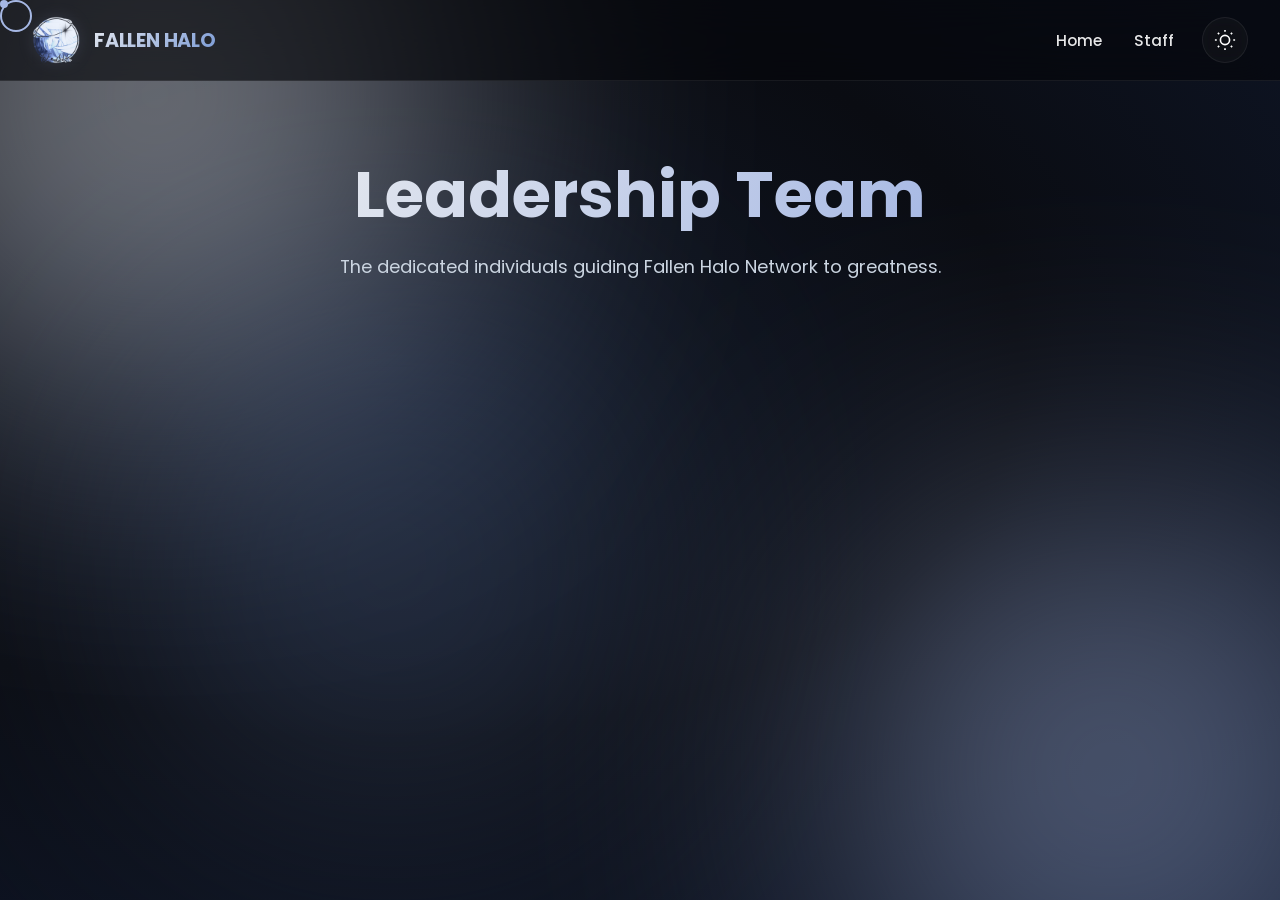
==== staff.html @ c3b6d640 "Refactor staff.html for animations and layout changes Updated staff HTML structure and styles for im" ====
<!DOCTYPE html>
<html lang="en">
<head>

<meta charset="UTF-8">
<meta name="viewport" content="width=device-width, initial-scale=1.0, user-scalable=yes">

<title>Fallen Halo Network | Staff Team</title>

<!-- favicon / tab icon -->
<link rel="icon" type="image/png" href="logo.png">
<link rel="shortcut icon" href="logo.png">

<link href="https://fonts.googleapis.com/css2?family=Poppins:wght@300;400;500;600;700;800&display=swap" rel="stylesheet">

<style>

/* ===================================== */
/* ROOT COLORS + ANIMATED GRADIENT */
/* ===================================== */

:root{
    --bg-start: #0a0c12;
    --bg-mid: #111827;
    --bg-end: #0f172a;
    --text: #ffffff;
    --text-soft: #cbd5e1;
    --card: rgba(255,255,255,.04);
    --card-border: rgba(255,255,255,.07);
    --navbar-bg: rgba(5,7,12,.65);
    --gradient1-start: #e2e6ee;
    --gradient1-end: #c5d3f0;
    --gradient2-start: #a6b8e4;
    --gradient2-end: #7a9ad6;
    --shadow: rgba(166,184,228,.15);
    --btn-hover: rgba(166,184,228,.12);
    --accent-glow: #a6b8e4;
    --rank-founder-start: #f7971e;
    --rank-founder-end: #ffd200;
    --rank-executive-start: #e65c00;
    --rank-executive-end: #f9d423;
    --rank-head-start: #00b4db;
    --rank-head-end: #0083b0;
}

/* LIGHT MODE */
body.light-mode{
    --bg-start: #f0f4fa;
    --bg-mid: #e8edf6;
    --bg-end: #dfe6f2;
    --text: #0f172a;
    --text-soft: #334155;
    --card: rgba(255,255,255,.8);
    --card-border: rgba(0,0,0,.06);
    --navbar-bg: rgba(255,255,255,.75);
    --gradient1-start: #8ca3dd;
    --gradient1-end: #6b8bc9;
    --gradient2-start: #5d79be;
    --gradient2-end: #4a61a3;
    --shadow: rgba(93,121,190,.2);
    --btn-hover: rgba(93,121,190,.12);
    --accent-glow: #5d79be;
    --rank-founder-start: #e6a017;
    --rank-founder-end: #c9a03d;
    --rank-executive-start: #c9510c;
    --rank-executive-end: #d48a2c;
    --rank-head-start: #0d8ba8;
    --rank-head-end: #0c6b85;
}

*{
    margin:0;
    padding:0;
    box-sizing:border-box;
    cursor: none;
}

html{
    scroll-behavior:smooth;
}

body{
    font-family:'Poppins',sans-serif;
    color:var(--text);
    overflow-x:hidden;
    transition: color 0.35s ease;
}

/* Disable custom cursor on mobile/touch devices */
@media (max-width: 768px) {
    * {
        cursor: auto !important;
    }
    .custom-cursor {
        display: none !important;
    }
}

/* Custom Cursor Styles */
.custom-cursor {
    position: fixed;
    pointer-events: none;
    z-index: 99999;
    transform: translate(-50%, -50%);
    transition: transform 0.08s ease-out;
}

.cursor-dot {
    width: 8px;
    height: 8px;
    background: var(--gradient2-start);
    border-radius: 50%;
    position: absolute;
    top: 0;
    left: 0;
    transition: width 0.2s, height 0.2s, background 0.2s;
}

.cursor-ring {
    width: 32px;
    height: 32px;
    border: 2px solid var(--gradient2-start);
    border-radius: 50%;
    position: absolute;
    top: 0;
    left: 0;
    transition: width 0.3s, height 0.3s, border-color 0.2s, border-width 0.2s;
}

/* Hover effect for clickable elements */
a:hover ~ .custom-cursor .cursor-ring,
button:hover ~ .custom-cursor .cursor-ring,
.staff-card:hover ~ .custom-cursor .cursor-ring {
    width: 48px;
    height: 48px;
    border-color: var(--gradient1-start);
    border-width: 3px;
}

a:hover ~ .custom-cursor .cursor-dot,
button:hover ~ .custom-cursor .cursor-dot,
.staff-card:hover ~ .custom-cursor .cursor-dot {
    width: 12px;
    height: 12px;
    background: var(--gradient1-start);
}

/* ANIMATED GRADIENT BACKGROUND */
body::before {
    content: "";
    position: fixed;
    inset: 0;
    background: radial-gradient(ellipse at 30% 40%, var(--bg-mid) 0%, var(--bg-start) 50%, var(--bg-end) 100%);
    z-index: -6;
    transition: background 0.7s cubic-bezier(0.2, 0.95, 0.3, 1.05);
    will-change: background;
}

body.light-mode::before {
    background: radial-gradient(ellipse at 70% 30%, var(--bg-mid) 0%, var(--bg-start) 60%, var(--bg-end) 100%);
}

/* floating orbs */
.glow-bg{
    position:fixed;
    inset:0;
    z-index:-5;
    pointer-events:none;
}
.glow-sphere{
    position:absolute;
    border-radius:50%;
    filter:blur(140px);
    opacity:0.55;
    transition: background 0.6s ease, transform 0.4s ease;
    animation: floatOrb 18s infinite alternate ease-in-out;
}
.glow-sphere.one{
    width:550px;
    height:550px;
    background: var(--gradient1-start);
    top:-180px;
    left:-120px;
}
.glow-sphere.two{
    width:500px;
    height:500px;
    background: var(--gradient2-start);
    bottom:-120px;
    right:-80px;
    animation-delay: -5s;
}
.glow-sphere.three{
    width:400px;
    height:400px;
    background: var(--gradient2-end);
    bottom:15%;
    left:15%;
    opacity:0.35;
    animation-delay: -10s;
}
body.light-mode .glow-sphere.one{
    background: #b7c9f0;
}
body.light-mode .glow-sphere.two{
    background: #6d8ed1;
}
body.light-mode .glow-sphere.three{
    background: #8aa9df;
}

@keyframes floatOrb {
    0% { transform: translate(0, 0) scale(1); }
    100% { transform: translate(40px, -30px) scale(1.08); }
}

/* ===================================== */
/* HORIZONTAL NAVBAR - EDGE ALIGNMENT */
/* ===================================== */

nav{
    position: fixed;
    top: 0;
    left: 0;
    width: 100%;
    z-index: 1000;
    backdrop-filter: blur(20px);
    background: var(--navbar-bg);
    border-bottom: 1px solid var(--card-border);
    transition: background 0.3s, border-color 0.3s;
}

.nav-container{
    max-width: 1600px;
    margin: 0 auto;
    padding: 16px 32px;
    display: flex;
    align-items: center;
    justify-content: space-between;
    gap: 24px;
}

.logo{
    display: flex;
    align-items: center;
    gap: 14px;
    font-weight: 700;
    font-size: 1.2rem;
    letter-spacing: -0.2px;
    flex-shrink: 0;
}

.logo img{
    width: 48px;
    height: 48px;
    object-fit: contain;
    filter: drop-shadow(0 0 8px var(--shadow));
    transition: filter 0.3s;
}

.logo .logo-text{
    background: linear-gradient(135deg, var(--gradient1-start), var(--gradient2-end));
    -webkit-background-clip: text;
    background-clip: text;
    -webkit-text-fill-color: transparent;
    font-weight: 700;
}

.nav-right{
    display: flex;
    align-items: center;
    gap: 28px;
    flex-shrink: 0;
}

.nav-links{
    display: flex;
    align-items: center;
    gap: 32px;
}

.nav-links a{
    color: var(--text);
    text-decoration: none;
    font-weight: 500;
    font-size: 0.95rem;
    transition: 0.2s;
    position: relative;
    opacity: 0.9;
}

.nav-links a::after{
    content: "";
    position: absolute;
    left: 0;
    bottom: -6px;
    width: 0%;
    height: 2px;
    background: linear-gradient(90deg, var(--gradient1-start), var(--gradient2-start));
    transition: 0.3s;
}

.nav-links a:hover::after{
    width: 100%;
}

.nav-links a:hover{
    opacity: 1;
}

.theme-toggle{
    width: 46px;
    height: 46px;
    border-radius: 30px;
    border: 1px solid var(--card-border);
    background: var(--card);
    cursor: pointer;
    display: flex;
    align-items: center;
    justify-content: center;
    transition: 0.25s ease;
    backdrop-filter: blur(8px);
    padding: 0;
}

.theme-toggle svg{
    width: 22px;
    height: 22px;
    stroke: var(--text);
    stroke-width: 1.8;
    fill: none;
    transition: stroke 0.2s;
}

.theme-toggle:hover{
    transform: translateY(-2px);
    box-shadow: 0 6px 18px var(--shadow);
}

/* responsive */
@media (max-width: 680px) {
    .nav-container { padding: 12px 20px; flex-wrap: wrap; }
    .nav-links { gap: 18px; }
    .nav-right { gap: 16px; }
    .logo .logo-text { font-size: 0.9rem; }
    .logo img { width: 38px; height: 38px; }
}
@media (max-width: 550px) {
    .nav-links { gap: 12px; }
    .nav-links a { font-size: 0.8rem; }
    .theme-toggle { width: 40px; height: 40px; }
}

/* ===================================== */
/* STAFF PAGE SPECIFIC */
/* ===================================== */

.hero{
    min-height: 40vh;
    display: flex;
    align-items: center;
    justify-content: center;
    text-align: center;
    padding: 140px 20px 60px;
}
.hero-content{
    max-width: 1000px;
}
.hero h1{
    font-size: 4rem;
    line-height: 1.1;
    margin-bottom: 22px;
    background: linear-gradient(115deg, 
        var(--gradient1-start) 0%, 
        var(--gradient2-start) 35%,
        var(--gradient1-end) 65%,
        var(--gradient2-end) 100%);
    background-size: 300% auto;
    -webkit-background-clip: text;
    background-clip: text;
    -webkit-text-fill-color: transparent;
    animation: smoothGradientFlow 8s ease infinite;
}
@keyframes smoothGradientFlow {
    0% { background-position: 0% 50%; }
    50% { background-position: 100% 50%; }
    100% { background-position: 0% 50%; }
}
.hero p{
    font-size: 1.12rem;
    color: var(--text-soft);
}

.staff-section{
    padding: 40px 24px 100px;
}
.container{
    max-width: 1400px;
    margin: auto;
}

.staff-grid{
    display: grid;
    grid-template-columns: repeat(auto-fit, minmax(320px, 1fr));
    gap: 40px;
    justify-items: center;
    align-items: start;
}

.staff-card{
    background: var(--card);
    border: 1px solid var(--card-border);
    border-radius: 32px;
    backdrop-filter: blur(12px);
    overflow: hidden;
    transition: 0.35s ease;
    width: 100%;
    max-width: 360px;
    text-align: center;
    cursor: pointer;
}

.staff-card:hover{
    transform: translateY(-10px);
    box-shadow: 0 25px 50px var(--shadow);
}

.head-container{
    padding: 35px 0 20px 0;
    display: flex;
    justify-content: center;
    align-items: center;
}

.head-bubble{
    width: 160px;
    height: 160px;
    border-radius: 50%;
    background: linear-gradient(135deg, rgba(255,255,255,0.1), rgba(255,255,255,0.05));
    border: 2px solid var(--card-border);
    display: flex;
    align-items: center;
    justify-content: center;
    transition: 0.3s ease;
    box-shadow: 0 10px 30px var(--shadow);
    overflow: hidden;
}

.head-bubble img{
    width: 100%;
    height: 100%;
    object-fit: cover;
    image-rendering: crisp-edges;
    image-rendering: pixelated;
}

.staff-card[data-rank="Founder"] .head-bubble{
    box-shadow: 0 0 35px rgba(247,151,30,0.6);
    border-color: #f7971e;
}

.staff-card[data-rank="Executive"] .head-bubble{
    box-shadow: 0 0 35px rgba(230,92,0,0.6);
    border-color: #e65c00;
}

.staff-card[data-rank="Head Management"] .head-bubble{
    box-shadow: 0 0 35px rgba(0,180,219,0.6);
    border-color: #00b4db;
}

.staff-info{
    padding: 20px 24px 32px;
    text-align: center;
}

.staff-name{
    font-size: 1.5rem;
    font-weight: 800;
    margin-bottom: 8px;
    letter-spacing: -0.3px;
}

.staff-rank{
    font-size: 0.8rem;
    font-weight: 700;
    padding: 6px 16px;
    border-radius: 30px;
    display: inline-flex;
    align-items: center;
    gap: 8px;
    margin-bottom: 14px;
    text-transform: uppercase;
    letter-spacing: 0.5px;
}

.rank-badge-founder{
    background: linear-gradient(135deg, var(--rank-founder-start), var(--rank-founder-end));
    color: #1a1a2e;
}
.rank-badge-executive{
    background: linear-gradient(135deg, var(--rank-executive-start), var(--rank-executive-end));
    color: white;
}
.rank-badge-head{
    background: linear-gradient(135deg, var(--rank-head-start), var(--rank-head-end));
    color: white;
}

.rank-icon{
    width: 16px;
    height: 16px;
    display: inline-block;
}

.staff-description{
    font-size: 0.85rem;
    color: var(--text-soft);
    line-height: 1.6;
}

.fade-scroll {
    opacity: 0;
    transform: translateY(40px);
    transition: opacity 0.8s cubic-bezier(0.2, 0.9, 0.3, 1.1), transform 0.8s cubic-bezier(0.2, 0.9, 0.3, 1.1);
}

.fade-scroll.fade-visible {
    opacity: 1;
    transform: translateY(0);
}

/* ========== MODERN COOL FOOTER ========== */
.cool-footer{
    margin-top: 0;
    background: rgba(0,0,0,0.2);
    backdrop-filter: blur(20px);
    border-top: 1px solid var(--card-border);
    padding: 3rem 2rem 1.5rem;
    transition: 0.3s;
}
.footer-inner{
    max-width: 1280px;
    margin: 0 auto;
    display: flex;
    flex-wrap: wrap;
    justify-content: space-between;
    gap: 50px;
}
.footer-brand h3{
    font-size: 1.7rem;
    margin-bottom: 12px;
    background: linear-gradient(135deg, var(--gradient1-start), var(--gradient2-start));
    -webkit-background-clip: text;
    background-clip: text;
    -webkit-text-fill-color: transparent;
}
.footer-brand p{
    max-width: 340px;
    color: var(--text-soft);
    line-height: 1.5;
}
.footer-links-grid{
    display: flex;
    gap: 56px;
    flex-wrap: wrap;
}
.footer-col h4{
    margin-bottom: 18px;
    font-size: 1.1rem;
    font-weight: 600;
}
.footer-col a{
    display: block;
    color: var(--text-soft);
    text-decoration: none;
    margin: 12px 0;
    transition: 0.2s;
    font-size: 0.9rem;
    cursor: pointer;
}
.footer-col a:hover{
    color: var(--gradient2-start);
    transform: translateX(5px);
}
.social-icon-set{
    display: flex;
    gap: 20px;
    margin-top: 20px;
}
.social-icon-set a{
    background: var(--card);
    width: 44px;
    height: 44px;
    border-radius: 40px;
    display: inline-flex;
    align-items: center;
    justify-content: center;
    border: 1px solid var(--card-border);
    transition: 0.2s;
    cursor: pointer;
}
.social-icon-set a svg{
    width: 22px;
    height: 22px;
    stroke: var(--text);
    stroke-width: 1.7;
    fill: none;
    transition: stroke 0.2s;
}
.social-icon-set a:hover{
    transform: translateY(-4px);
    background: var(--btn-hover);
}
.footer-bottom{
    text-align: center;
    margin-top: 3rem;
    padding-top: 1.8rem;
    border-top: 1px solid var(--card-border);
    font-size: 0.8rem;
    color: var(--text-soft);
}

/* click glow */
.click-glow{
    position: fixed;
    width: 0;
    height: 0;
    border-radius: 50%;
    pointer-events: none;
    background: radial-gradient(circle, var(--accent-glow), transparent 75%);
    transform: translate(-50%, -50%);
    animation: glowPop 0.85s ease-out forwards;
    z-index: 10000;
    opacity: 0.6;
}
@keyframes glowPop{
    0%{ width: 0px; height: 0px; opacity: 0.7; }
    100%{ width: 500px; height: 500px; opacity: 0; }
}
</style>
</head>
<body>

<div class="glow-bg">
    <div class="glow-sphere one"></div>
    <div class="glow-sphere two"></div>
    <div class="glow-sphere three"></div>
</div>

<!-- Custom Cursor (Desktop only) -->
<div class="custom-cursor">
    <div class="cursor-dot"></div>
    <div class="cursor-ring"></div>
</div>

<!-- NAVBAR -->
<nav>
    <div class="nav-container">
        <div class="logo">
            <img src="logo.png" alt="Fallen Halo Logo">
            <span class="logo-text">FALLEN HALO</span>
        </div>
        <div class="nav-right">
            <div class="nav-links">
                <a href="index.html">Home</a>
                <a href="staff.html">Staff</a>
            </div>
            <button class="theme-toggle" id="themeToggleBtn">
                <svg class="sun-icon" viewBox="0 0 24 24" fill="none" stroke="currentColor" stroke-width="2">
                    <circle cx="12" cy="12" r="5"/>
                    <path d="M12 1v2M12 21v2M4.22 4.22l1.42 1.42M18.36 18.36l1.42 1.42M1 12h2M21 12h2M4.22 19.78l1.42-1.42M18.36 5.64l1.42-1.42"/>
                </svg>
            </button>
        </div>
    </div>
</nav>

<main>
    <section class="hero fade-scroll fade-visible">
        <div class="hero-content">
            <h1>Leadership Team</h1>
            <p>The dedicated individuals guiding Fallen Halo Network to greatness.</p>
        </div>
    </section>

    <section class="staff-section fade-scroll">
        <div class="container">
            <div class="staff-grid" id="staff-grid"></div>
        </div>
    </section>
</main>

<!-- FOOTER -->
<footer class="cool-footer fade-scroll">
    <div class="footer-inner">
        <div class="footer-brand">
            <h3>FALLEN HALO NETWORK</h3>
            <p>Beyond ordinary. A next-gen Minecraft realm where legends rise.</p>
            <div class="social-icon-set">
                <a href="https://discord.gg/Xxh5DuqXgs" target="_blank">
                    <svg viewBox="0 0 24 24" fill="none" stroke="currentColor" stroke-width="1.8">
                        <path d="M21 11.5a8.38 8.38 0 0 1-.9 3.8 8.5 8.5 0 0 1-7.6 4.7 8.38 8.38 0 0 1-3.8-.9L3 21l1.9-5.7a8.38 8.38 0 0 1-.9-3.8 8.5 8.5 0 0 1 4.7-7.6 8.38 8.38 0 0 1 3.8-.9h.5a8.48 8.48 0 0 1 8 8v.5z"/>
                    </svg>
                </a>
                <a href="https://fallenhalo.craftingstore.net/" target="_blank">
                    <svg viewBox="0 0 24 24" fill="none" stroke="currentColor" stroke-width="1.8">
                        <rect x="2" y="4" width="20" height="16" rx="2"/>
                        <path d="M8 12h8M12 8v8"/>
                    </svg>
                </a>
            </div>
        </div>
        <div class="footer-links-grid">
            <div class="footer-col"><h4>Explore</h4><a href="index.html">Home</a><a href="staff.html">Staff</a></div>
            <div class="footer-col"><h4>Community</h4><a href="https://discord.gg/Xxh5DuqXgs" target="_blank">Discord</a><a href="https://fallenhalo.craftingstore.net/" target="_blank">Store</a><a href="#">Vote</a></div>
            <div class="footer-col"><h4>Support</h4><a href="https://discord.gg/Xxh5DuqXgs" target="_blank">Support</a><a href="#">Status</a><a href="#">Rules</a></div>
        </div>
    </div>
    <div class="footer-bottom">© 2026 Fallen Halo Network — Esteemed Leadership Team</div>
</footer>

<script>
    // Staff Data with Minecraft usernames for 2D heads
    const staffMembers = [
        { 
            name: "Ange1XDem0n", 
            rank: "Founder", 
            description: "Creator & Visionary behind Fallen Halo Network. Leading the server with passion and dedication since day one.",
            minecraftUsername: "Ange1XDem0n",
            icon: `<svg class="rank-icon" viewBox="0 0 24 24" fill="none" stroke="currentColor" stroke-width="2"><path d="M12 2L15 9H22L16 14L19 21L12 17L5 21L8 14L2 9H9L12 2Z"/></svg>`
        },
        { 
            name: "its_apex", 
            rank: "Executive", 
            description: "Executive Director managing operations, community growth, and strategic partnerships.",
            minecraftUsername: "atrillun",
            icon: `<svg class="rank-icon" viewBox="0 0 24 24" fill="none" stroke="currentColor" stroke-width="2"><path d="M13 2L3 14H12L11 22L21 10H12L13 2Z"/></svg>`
        },
        { 
            name: "abwyss", 
            rank: "Head Management", 
            description: "Head of Management overseeing staff, player relations, and server quality assurance.",
            minecraftUsername: "ibeella",
            icon: `<svg class="rank-icon" viewBox="0 0 24 24" fill="none" stroke="currentColor" stroke-width="2"><path d="M12 6V4M8 8H6M18 8H16M12 20L8 16H16L12 20Z" stroke="currentColor" fill="none"/><rect x="8" y="8" width="8" height="8" rx="2" stroke="currentColor" fill="none"/></svg>`
        }
    ];

    // Render staff cards with 2D Minecraft heads
    function renderStaffCards() {
        const grid = document.getElementById('staff-grid');
        if (!grid) return;
        
        grid.innerHTML = '';
        
        for (const staff of staffMembers) {
            const card = document.createElement('div');
            card.className = 'staff-card fade-scroll';
            card.setAttribute('data-rank', staff.rank);
            
            const headContainer = document.createElement('div');
            headContainer.className = 'head-container';
            
            const bubble = document.createElement('div');
            bubble.className = 'head-bubble';
            
            const headImg = document.createElement('img');
            headImg.src = `https://mc-heads.net/avatar/${staff.minecraftUsername}/100`;
            headImg.alt = `${staff.name}'s Minecraft
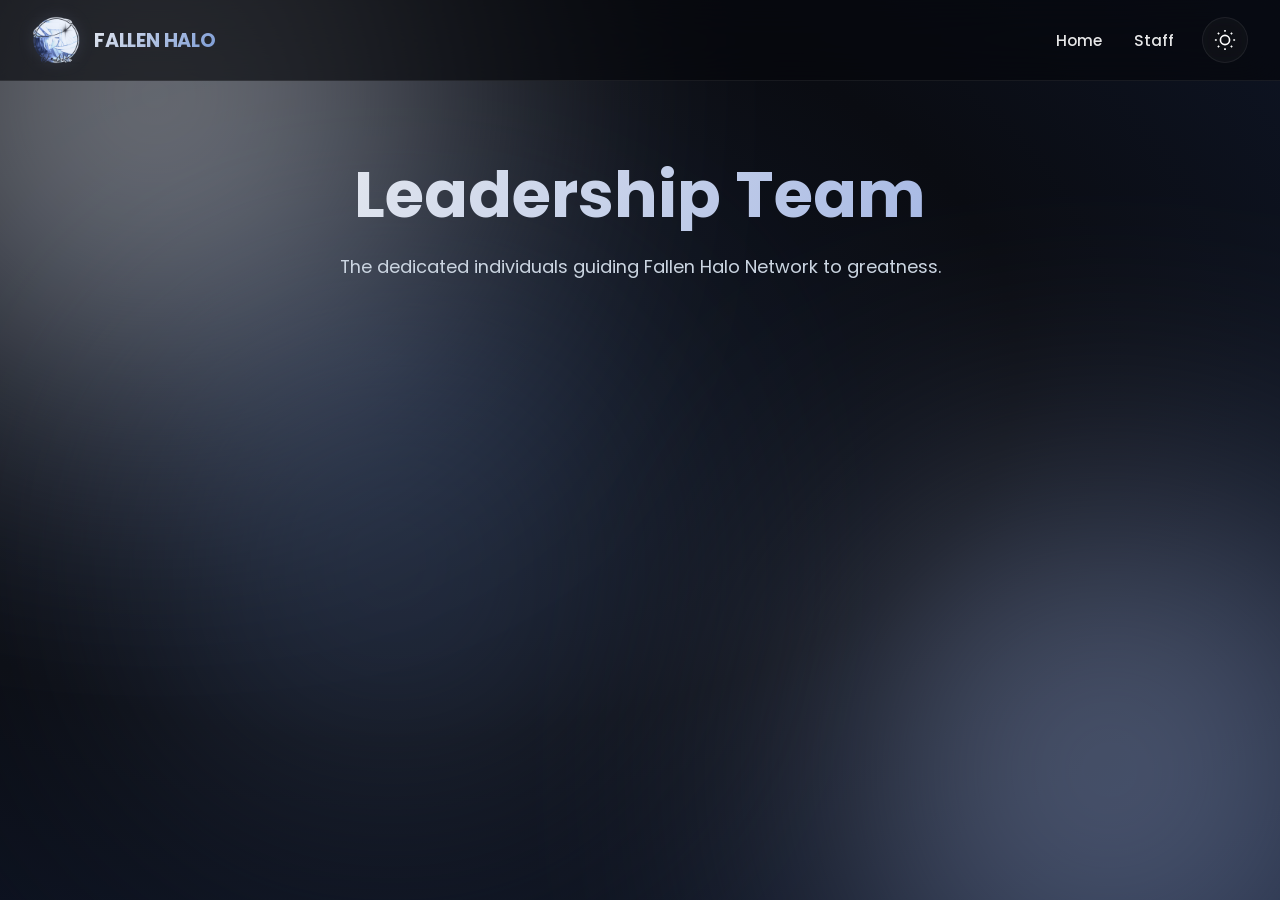
==== commit ba8ba085: "Update staff.html" ====
--- a/staff.html
+++ b/staff.html
@@ -72,7 +72,6 @@
     margin:0;
     padding:0;
     box-sizing:border-box;
-    cursor: none;
 }
 
 html{
@@ -84,65 +83,6 @@
     color:var(--text);
     overflow-x:hidden;
     transition: color 0.35s ease;
-}
-
-/* Disable custom cursor on mobile/touch devices */
-@media (max-width: 768px) {
-    * {
-        cursor: auto !important;
-    }
-    .custom-cursor {
-        display: none !important;
-    }
-}
-
-/* Custom Cursor Styles */
-.custom-cursor {
-    position: fixed;
-    pointer-events: none;
-    z-index: 99999;
-    transform: translate(-50%, -50%);
-    transition: transform 0.08s ease-out;
-}
-
-.cursor-dot {
-    width: 8px;
-    height: 8px;
-    background: var(--gradient2-start);
-    border-radius: 50%;
-    position: absolute;
-    top: 0;
-    left: 0;
-    transition: width 0.2s, height 0.2s, background 0.2s;
-}
-
-.cursor-ring {
-    width: 32px;
-    height: 32px;
-    border: 2px solid var(--gradient2-start);
-    border-radius: 50%;
-    position: absolute;
-    top: 0;
-    left: 0;
-    transition: width 0.3s, height 0.3s, border-color 0.2s, border-width 0.2s;
-}
-
-/* Hover effect for clickable elements */
-a:hover ~ .custom-cursor .cursor-ring,
-button:hover ~ .custom-cursor .cursor-ring,
-.staff-card:hover ~ .custom-cursor .cursor-ring {
-    width: 48px;
-    height: 48px;
-    border-color: var(--gradient1-start);
-    border-width: 3px;
-}
-
-a:hover ~ .custom-cursor .cursor-dot,
-button:hover ~ .custom-cursor .cursor-dot,
-.staff-card:hover ~ .custom-cursor .cursor-dot {
-    width: 12px;
-    height: 12px;
-    background: var(--gradient1-start);
 }
 
 /* ANIMATED GRADIENT BACKGROUND */
@@ -646,12 +586,6 @@
     <div class="glow-sphere one"></div>
     <div class="glow-sphere two"></div>
     <div class="glow-sphere three"></div>
-</div>
-
-<!-- Custom Cursor (Desktop only) -->
-<div class="custom-cursor">
-    <div class="cursor-dot"></div>
-    <div class="cursor-ring"></div>
 </div>
 
 <!-- NAVBAR -->
@@ -766,4 +700,46 @@
             
             const headImg = document.createElement('img');
             headImg.src = `https://mc-heads.net/avatar/${staff.minecraftUsername}/100`;
-            headImg.alt = `${staff.name}'s Minecraft 
+            headImg.alt = `${staff.name}'s Minecraft head`;
+            headImg.loading = "lazy";
+            
+            headImg.onerror = function() {
+                this.src = `https://minotar.net/avatar/${staff.minecraftUsername}/100`;
+            };
+            
+            bubble.appendChild(headImg);
+            headContainer.appendChild(bubble);
+            
+            const infoDiv = document.createElement('div');
+            infoDiv.className = 'staff-info';
+            
+            let rankClass = '';
+            let rankDisplay = '';
+            
+            if (staff.rank === 'Founder') {
+                rankClass = 'rank-badge-founder';
+                rankDisplay = `FOUNDER`;
+            } else if (staff.rank === 'Executive') {
+                rankClass = 'rank-badge-executive';
+                rankDisplay = `EXECUTIVE`;
+            } else {
+                rankClass = 'rank-badge-head';
+                rankDisplay = `HEAD MANAGEMENT`;
+            }
+            
+            infoDiv.innerHTML = `
+                <div class="staff-name">${staff.name}</div>
+                <div class="staff-rank ${rankClass}">
+                    ${staff.icon}
+                    ${rankDisplay}
+                </div>
+                <div class="staff-description">${staff.description}</div>
+            `;
+            
+            card.appendChild(headContainer);
+            card.appendChild(infoDiv);
+            grid.appendChild(card);
+        }
+        
+        // Apply fade observer to new cards
+        const newFadeElements = documen
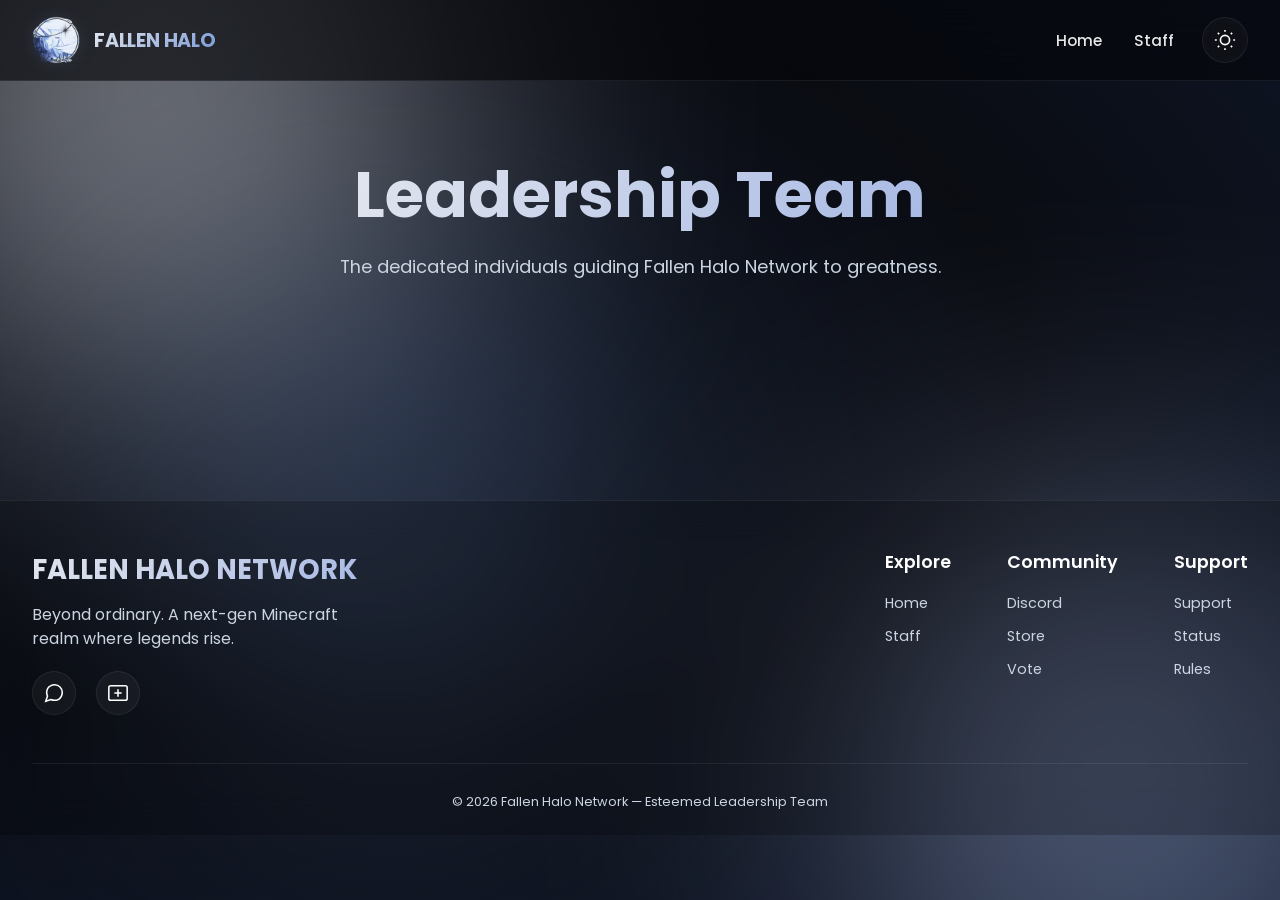
==== commit e4fd00b8: "Update staff.html" ====
--- a/staff.html
+++ b/staff.html
@@ -459,17 +459,6 @@
     line-height: 1.6;
 }
 
-.fade-scroll {
-    opacity: 0;
-    transform: translateY(40px);
-    transition: opacity 0.8s cubic-bezier(0.2, 0.9, 0.3, 1.1), transform 0.8s cubic-bezier(0.2, 0.9, 0.3, 1.1);
-}
-
-.fade-scroll.fade-visible {
-    opacity: 1;
-    transform: translateY(0);
-}
-
 /* ========== MODERN COOL FOOTER ========== */
 .cool-footer{
     margin-top: 0;
@@ -611,14 +600,14 @@
 </nav>
 
 <main>
-    <section class="hero fade-scroll fade-visible">
+    <section class="hero">
         <div class="hero-content">
             <h1>Leadership Team</h1>
             <p>The dedicated individuals guiding Fallen Halo Network to greatness.</p>
         </div>
     </section>
 
-    <section class="staff-section fade-scroll">
+    <section class="staff-section">
         <div class="container">
             <div class="staff-grid" id="staff-grid"></div>
         </div>
@@ -626,7 +615,7 @@
 </main>
 
 <!-- FOOTER -->
-<footer class="cool-footer fade-scroll">
+<footer class="cool-footer">
     <div class="footer-inner">
         <div class="footer-brand">
             <h3>FALLEN HALO NETWORK</h3>
@@ -689,7 +678,7 @@
         
         for (const staff of staffMembers) {
             const card = document.createElement('div');
-            card.className = 'staff-card fade-scroll';
+            card.className = 'staff-card';
             card.setAttribute('data-rank', staff.rank);
             
             const headContainer = document.createElement('div');
@@ -740,6 +729,18 @@
             card.appendChild(infoDiv);
             grid.appendChild(card);
         }
-        
-        // Apply fade observer to new cards
-        const newFadeElements = documen
+    }
+    
+    renderStaffCards();
+
+    // Click glow effect
+    function createGlow(e) { 
+        let g = document.createElement('div'); 
+        g.className = 'click-glow'; 
+        g.style.left = e.clientX + 'px'; 
+        g.style.top = e.clientY + 'px'; 
+        document.body.appendChild(g); 
+        setTimeout(() => g.remove(), 850); 
+    }
+    
+    document.querySelectorAll('.glow-trigger, .btn, .the
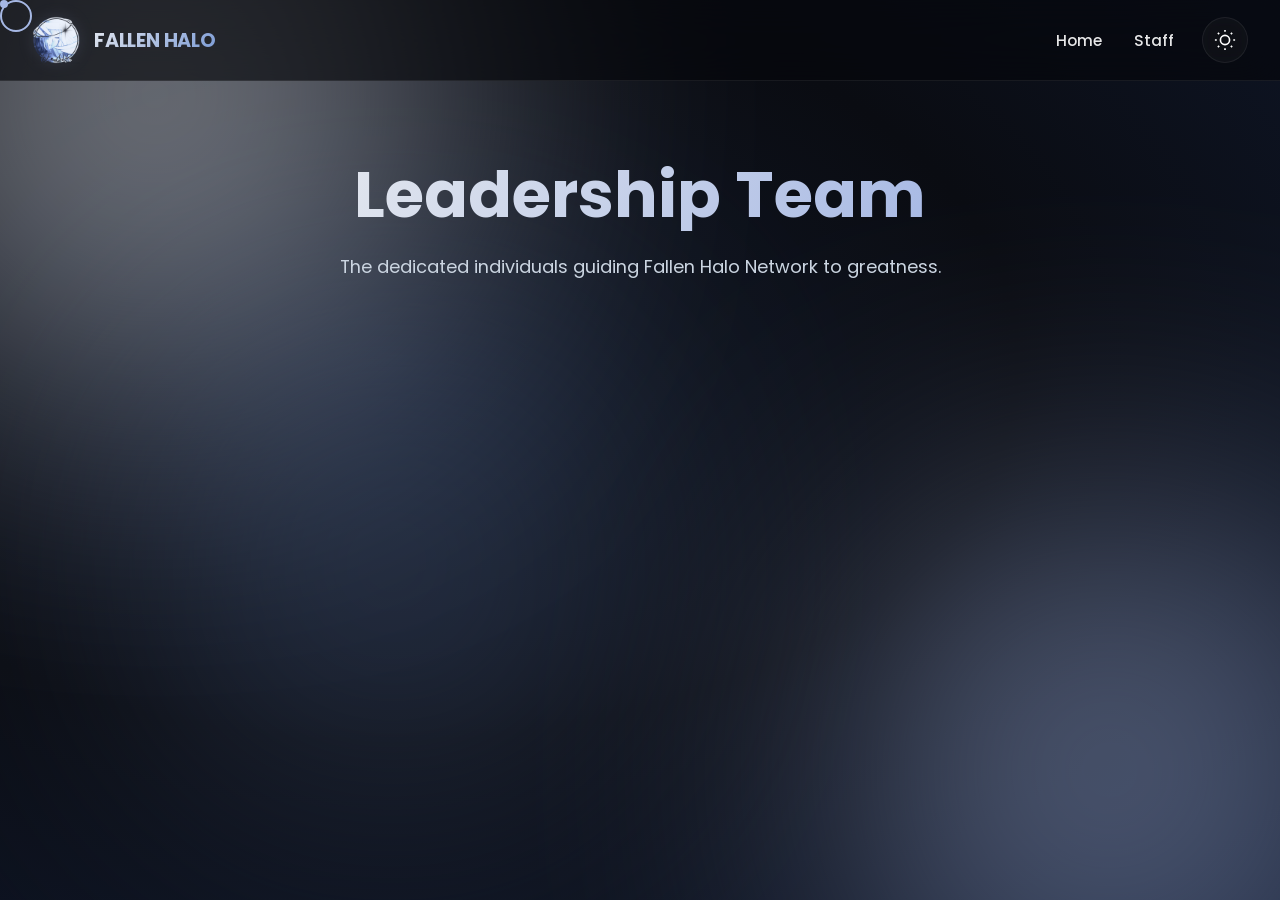
==== commit bb1ad583: "Refactor staff.html to enhance styling and effects Removed favicon links and click glow effect. Upda" ====
--- a/staff.html
+++ b/staff.html
@@ -6,10 +6,6 @@
 <meta name="viewport" content="width=device-width, initial-scale=1.0, user-scalable=yes">
 
 <title>Fallen Halo Network | Staff Team</title>
-
-<!-- favicon / tab icon -->
-<link rel="icon" type="image/png" href="logo.png">
-<link rel="shortcut icon" href="logo.png">
 
 <link href="https://fonts.googleapis.com/css2?family=Poppins:wght@300;400;500;600;700;800&display=swap" rel="stylesheet">
 
@@ -72,6 +68,7 @@
     margin:0;
     padding:0;
     box-sizing:border-box;
+    cursor: none;
 }
 
 html{
@@ -83,6 +80,65 @@
     color:var(--text);
     overflow-x:hidden;
     transition: color 0.35s ease;
+}
+
+/* Disable custom cursor on mobile/touch devices */
+@media (max-width: 768px) {
+    * {
+        cursor: auto !important;
+    }
+    .custom-cursor {
+        display: none !important;
+    }
+}
+
+/* Custom Cursor Styles */
+.custom-cursor {
+    position: fixed;
+    pointer-events: none;
+    z-index: 99999;
+    transform: translate(-50%, -50%);
+    transition: transform 0.08s ease-out;
+}
+
+.cursor-dot {
+    width: 8px;
+    height: 8px;
+    background: var(--gradient2-start);
+    border-radius: 50%;
+    position: absolute;
+    top: 0;
+    left: 0;
+    transition: width 0.2s, height 0.2s, background 0.2s;
+}
+
+.cursor-ring {
+    width: 32px;
+    height: 32px;
+    border: 2px solid var(--gradient2-start);
+    border-radius: 50%;
+    position: absolute;
+    top: 0;
+    left: 0;
+    transition: width 0.3s, height 0.3s, border-color 0.2s, border-width 0.2s;
+}
+
+/* Hover effect for clickable elements */
+a:hover ~ .custom-cursor .cursor-ring,
+button:hover ~ .custom-cursor .cursor-ring,
+.staff-card:hover ~ .custom-cursor .cursor-ring {
+    width: 48px;
+    height: 48px;
+    border-color: var(--gradient1-start);
+    border-width: 3px;
+}
+
+a:hover ~ .custom-cursor .cursor-dot,
+button:hover ~ .custom-cursor .cursor-dot,
+.staff-card:hover ~ .custom-cursor .cursor-dot {
+    width: 12px;
+    height: 12px;
+    background: var(--gradient1-start);
 }
 
 /* ANIMATED GRADIENT BACKGROUND */
@@ -459,7 +515,16 @@
     line-height: 1.6;
 }
 
-/* ========== MODERN COOL FOOTER ========== */
+.fade-in{
+    opacity: 0;
+    transform: translateY(50px);
+    transition: opacity 0.9s cubic-bezier(0.2, 0.9, 0.3, 1.1), transform 0.8s ease;
+}
+.fade-in.visible{
+    opacity: 1;
+    transform: translateY(0px);
+}
+
 .cool-footer{
     margin-top: 0;
     background: rgba(0,0,0,0.2);
@@ -549,24 +614,6 @@
     font-size: 0.8rem;
     color: var(--text-soft);
 }
-
-/* click glow */
-.click-glow{
-    position: fixed;
-    width: 0;
-    height: 0;
-    border-radius: 50%;
-    pointer-events: none;
-    background: radial-gradient(circle, var(--accent-glow), transparent 75%);
-    transform: translate(-50%, -50%);
-    animation: glowPop 0.85s ease-out forwards;
-    z-index: 10000;
-    opacity: 0.6;
-}
-@keyframes glowPop{
-    0%{ width: 0px; height: 0px; opacity: 0.7; }
-    100%{ width: 500px; height: 500px; opacity: 0; }
-}
 </style>
 </head>
 <body>
@@ -577,7 +624,11 @@
     <div class="glow-sphere three"></div>
 </div>
 
-<!-- NAVBAR -->
+<div class="custom-cursor">
+    <div class="cursor-dot"></div>
+    <div class="cursor-ring"></div>
+</div>
+
 <nav>
     <div class="nav-container">
         <div class="logo">
@@ -600,22 +651,21 @@
 </nav>
 
 <main>
-    <section class="hero">
+    <section class="hero fade-in visible">
         <div class="hero-content">
             <h1>Leadership Team</h1>
             <p>The dedicated individuals guiding Fallen Halo Network to greatness.</p>
         </div>
     </section>
 
-    <section class="staff-section">
+    <section class="staff-section fade-in">
         <div class="container">
             <div class="staff-grid" id="staff-grid"></div>
         </div>
     </section>
 </main>
 
-<!-- FOOTER -->
-<footer class="cool-footer">
+<footer class="cool-footer fade-in">
     <div class="footer-inner">
         <div class="footer-brand">
             <h3>FALLEN HALO NETWORK</h3>
@@ -644,7 +694,6 @@
 </footer>
 
 <script>
-    // Staff Data with Minecraft usernames for 2D heads
     const staffMembers = [
         { 
             name: "Ange1XDem0n", 
@@ -669,7 +718,6 @@
         }
     ];
 
-    // Render staff cards with 2D Minecraft heads
     function renderStaffCards() {
         const grid = document.getElementById('staff-grid');
         if (!grid) return;
@@ -678,7 +726,7 @@
         
         for (const staff of staffMembers) {
             const card = document.createElement('div');
-            card.className = 'staff-card';
+            card.className = 'staff-card fade-in';
             card.setAttribute('data-rank', staff.rank);
             
             const headContainer = document.createElement('div');
@@ -713,34 +761,4 @@
                 rankDisplay = `EXECUTIVE`;
             } else {
                 rankClass = 'rank-badge-head';
-                rankDisplay = `HEAD MANAGEMENT`;
-            }
-            
-            infoDiv.innerHTML = `
-                <div class="staff-name">${staff.name}</div>
-                <div class="staff-rank ${rankClass}">
-                    ${staff.icon}
-                    ${rankDisplay}
-                </div>
-                <div class="staff-description">${staff.description}</div>
-            `;
-            
-            card.appendChild(headContainer);
-            card.appendChild(infoDiv);
-            grid.appendChild(card);
-        }
-    }
-    
-    renderStaffCards();
-
-    // Click glow effect
-    function createGlow(e) { 
-        let g = document.createElement('div'); 
-        g.className = 'click-glow'; 
-        g.style.left = e.clientX + 'px'; 
-        g.style.top = e.clientY + 'px'; 
-        document.body.appendChild(g); 
-        setTimeout(() => g.remove(), 850); 
-    }
-    
-    document.querySelectorAll('.glow-trigger, .btn, .the
+  
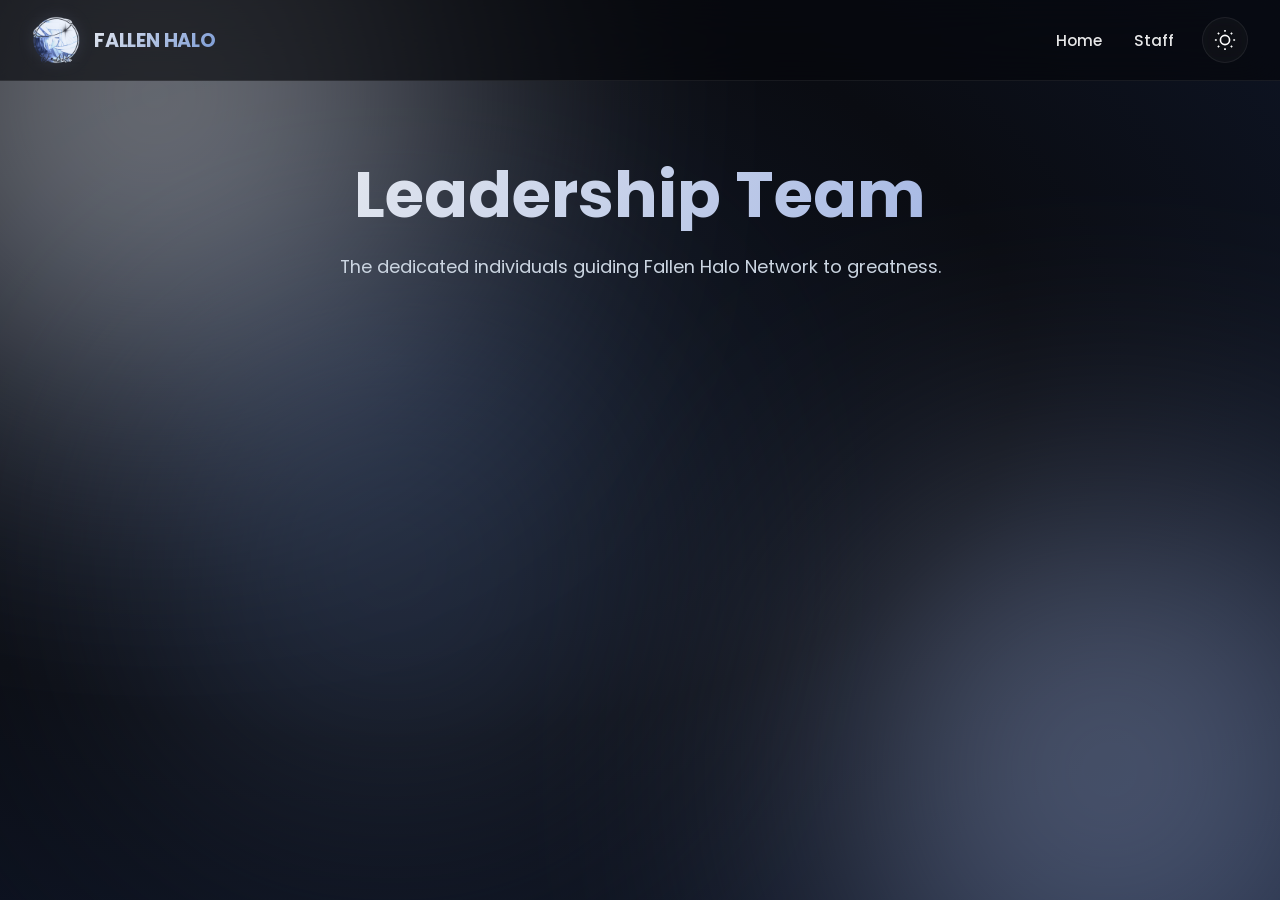
==== commit 7dfb863c: "Refactor staff.html to remove custom cursor and update animations Removed custom cursor styles and r" ====
--- a/staff.html
+++ b/staff.html
@@ -6,6 +6,10 @@
 <meta name="viewport" content="width=device-width, initial-scale=1.0, user-scalable=yes">
 
 <title>Fallen Halo Network | Staff Team</title>
+
+<!-- favicon / tab icon -->
+<link rel="icon" type="image/png" href="logo.png">
+<link rel="shortcut icon" href="logo.png">
 
 <link href="https://fonts.googleapis.com/css2?family=Poppins:wght@300;400;500;600;700;800&display=swap" rel="stylesheet">
 
@@ -68,7 +72,6 @@
     margin:0;
     padding:0;
     box-sizing:border-box;
-    cursor: none;
 }
 
 html{
@@ -79,66 +82,7 @@
     font-family:'Poppins',sans-serif;
     color:var(--text);
     overflow-x:hidden;
-    transition: color 0.35s ease;
-}
-
-/* Disable custom cursor on mobile/touch devices */
-@media (max-width: 768px) {
-    * {
-        cursor: auto !important;
-    }
-    .custom-cursor {
-        display: none !important;
-    }
-}
-
-/* Custom Cursor Styles */
-.custom-cursor {
-    position: fixed;
-    pointer-events: none;
-    z-index: 99999;
-    transform: translate(-50%, -50%);
-    transition: transform 0.08s ease-out;
-}
-
-.cursor-dot {
-    width: 8px;
-    height: 8px;
-    background: var(--gradient2-start);
-    border-radius: 50%;
-    position: absolute;
-    top: 0;
-    left: 0;
-    transition: width 0.2s, height 0.2s, background 0.2s;
-}
-
-.cursor-ring {
-    width: 32px;
-    height: 32px;
-    border: 2px solid var(--gradient2-start);
-    border-radius: 50%;
-    position: absolute;
-    top: 0;
-    left: 0;
-    transition: width 0.3s, height 0.3s, border-color 0.2s, border-width 0.2s;
-}
-
-/* Hover effect for clickable elements */
-a:hover ~ .custom-cursor .cursor-ring,
-button:hover ~ .custom-cursor .cursor-ring,
-.staff-card:hover ~ .custom-cursor .cursor-ring {
-    width: 48px;
-    height: 48px;
-    border-color: var(--gradient1-start);
-    border-width: 3px;
-}
-
-a:hover ~ .custom-cursor .cursor-dot,
-button:hover ~ .custom-cursor .cursor-dot,
-.staff-card:hover ~ .custom-cursor .cursor-dot {
-    width: 12px;
-    height: 12px;
-    background: var(--gradient1-start);
+    transition: color 0.35s ease, background 0.35s ease;
 }
 
 /* ANIMATED GRADIENT BACKGROUND */
@@ -515,16 +459,19 @@
     line-height: 1.6;
 }
 
-.fade-in{
+/* fade-in/out animation for scroll - FIXED */
+.fade-scroll {
     opacity: 0;
-    transform: translateY(50px);
-    transition: opacity 0.9s cubic-bezier(0.2, 0.9, 0.3, 1.1), transform 0.8s ease;
-}
-.fade-in.visible{
+    transform: translateY(40px);
+    transition: opacity 0.8s cubic-bezier(0.2, 0.9, 0.3, 1.1), transform 0.8s cubic-bezier(0.2, 0.9, 0.3, 1.1);
+}
+
+.fade-scroll.fade-visible {
     opacity: 1;
-    transform: translateY(0px);
-}
-
+    transform: translateY(0);
+}
+
+/* ========== MODERN COOL FOOTER ========== */
 .cool-footer{
     margin-top: 0;
     background: rgba(0,0,0,0.2);
@@ -614,6 +561,24 @@
     font-size: 0.8rem;
     color: var(--text-soft);
 }
+
+/* click glow */
+.click-glow{
+    position: fixed;
+    width: 0;
+    height: 0;
+    border-radius: 50%;
+    pointer-events: none;
+    background: radial-gradient(circle, var(--accent-glow), transparent 75%);
+    transform: translate(-50%, -50%);
+    animation: glowPop 0.85s ease-out forwards;
+    z-index: 10000;
+    opacity: 0.6;
+}
+@keyframes glowPop{
+    0%{ width: 0px; height: 0px; opacity: 0.7; }
+    100%{ width: 500px; height: 500px; opacity: 0; }
+}
 </style>
 </head>
 <body>
@@ -624,11 +589,7 @@
     <div class="glow-sphere three"></div>
 </div>
 
-<div class="custom-cursor">
-    <div class="cursor-dot"></div>
-    <div class="cursor-ring"></div>
-</div>
-
+<!-- NAVBAR -->
 <nav>
     <div class="nav-container">
         <div class="logo">
@@ -651,21 +612,22 @@
 </nav>
 
 <main>
-    <section class="hero fade-in visible">
+    <section class="hero">
         <div class="hero-content">
             <h1>Leadership Team</h1>
             <p>The dedicated individuals guiding Fallen Halo Network to greatness.</p>
         </div>
     </section>
 
-    <section class="staff-section fade-in">
+    <section class="staff-section fade-scroll">
         <div class="container">
             <div class="staff-grid" id="staff-grid"></div>
         </div>
     </section>
 </main>
 
-<footer class="cool-footer fade-in">
+<!-- FOOTER -->
+<footer class="cool-footer fade-scroll">
     <div class="footer-inner">
         <div class="footer-brand">
             <h3>FALLEN HALO NETWORK</h3>
@@ -694,6 +656,7 @@
 </footer>
 
 <script>
+    // Staff Data with Minecraft usernames for 2D heads
     const staffMembers = [
         { 
             name: "Ange1XDem0n", 
@@ -718,6 +681,7 @@
         }
     ];
 
+    // Render staff cards with 2D Minecraft heads
     function renderStaffCards() {
         const grid = document.getElementById('staff-grid');
         if (!grid) return;
@@ -726,7 +690,7 @@
         
         for (const staff of staffMembers) {
             const card = document.createElement('div');
-            card.className = 'staff-card fade-in';
+            card.className = 'staff-card';
             card.setAttribute('data-rank', staff.rank);
             
             const headContainer = document.createElement('div');
@@ -761,4 +725,24 @@
                 rankDisplay = `EXECUTIVE`;
             } else {
                 rankClass = 'rank-badge-head';
-  
+                rankDisplay = `HEAD MANAGEMENT`;
+            }
+            
+            infoDiv.innerHTML = `
+                <div class="staff-name">${staff.name}</div>
+                <div class="staff-rank ${rankClass}">
+                    ${staff.icon}
+                    ${rankDisplay}
+                </div>
+                <div class="staff-description">${staff.description}</div>
+            `;
+            
+            card.appendChild(headContainer);
+            card.appendChild(infoDiv);
+            grid.appendChild(card);
+        }
+    }
+    
+    renderStaffCards();
+
+    // Click glow effec
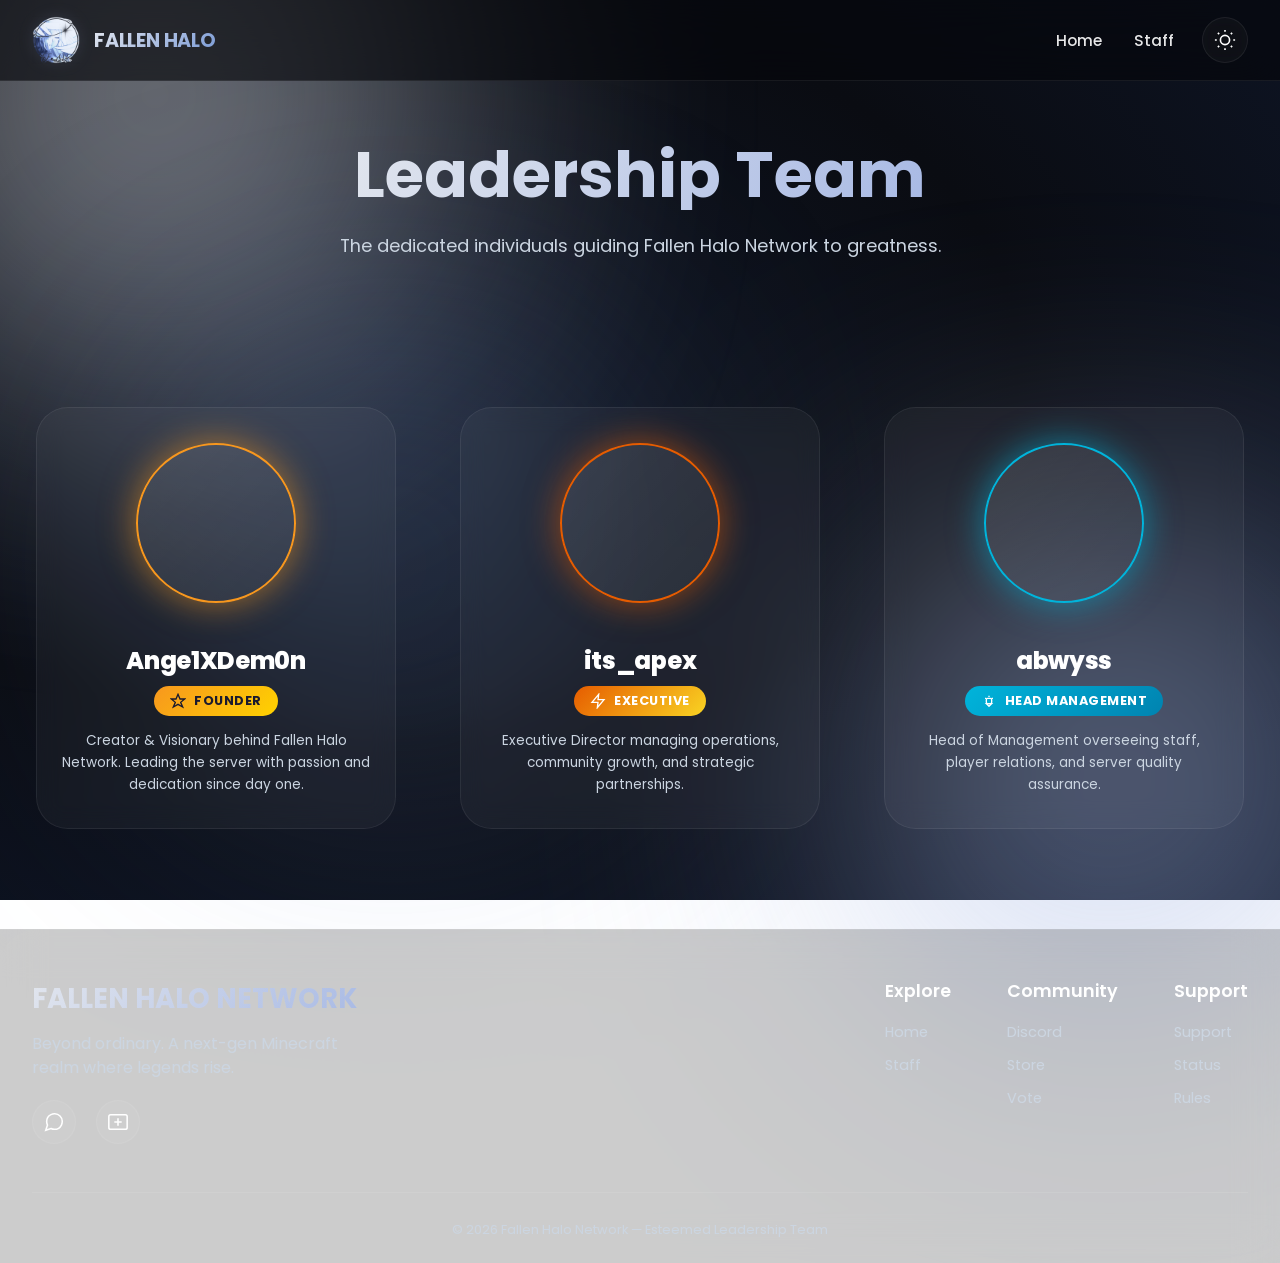
==== commit c1155b0a: "Update staff.html with new styles and scripts Refactor staff page styles and scripts for improved fu" ====
--- a/staff.html
+++ b/staff.html
@@ -12,29 +12,11 @@
 <link rel="shortcut icon" href="logo.png">
 
 <link href="https://fonts.googleapis.com/css2?family=Poppins:wght@300;400;500;600;700;800&display=swap" rel="stylesheet">
+<link rel="stylesheet" href="styles.css">
 
 <style>
-
-/* ===================================== */
-/* ROOT COLORS + ANIMATED GRADIENT */
-/* ===================================== */
-
+/* Staff page specific styles */
 :root{
-    --bg-start: #0a0c12;
-    --bg-mid: #111827;
-    --bg-end: #0f172a;
-    --text: #ffffff;
-    --text-soft: #cbd5e1;
-    --card: rgba(255,255,255,.04);
-    --card-border: rgba(255,255,255,.07);
-    --navbar-bg: rgba(5,7,12,.65);
-    --gradient1-start: #e2e6ee;
-    --gradient1-end: #c5d3f0;
-    --gradient2-start: #a6b8e4;
-    --gradient2-end: #7a9ad6;
-    --shadow: rgba(166,184,228,.15);
-    --btn-hover: rgba(166,184,228,.12);
-    --accent-glow: #a6b8e4;
     --rank-founder-start: #f7971e;
     --rank-founder-end: #ffd200;
     --rank-executive-start: #e65c00;
@@ -43,23 +25,8 @@
     --rank-head-end: #0083b0;
 }
 
-/* LIGHT MODE */
+/* LIGHT MODE staff colors */
 body.light-mode{
-    --bg-start: #f0f4fa;
-    --bg-mid: #e8edf6;
-    --bg-end: #dfe6f2;
-    --text: #0f172a;
-    --text-soft: #334155;
-    --card: rgba(255,255,255,.8);
-    --card-border: rgba(0,0,0,.06);
-    --navbar-bg: rgba(255,255,255,.75);
-    --gradient1-start: #8ca3dd;
-    --gradient1-end: #6b8bc9;
-    --gradient2-start: #5d79be;
-    --gradient2-end: #4a61a3;
-    --shadow: rgba(93,121,190,.2);
-    --btn-hover: rgba(93,121,190,.12);
-    --accent-glow: #5d79be;
     --rank-founder-start: #e6a017;
     --rank-founder-end: #c9a03d;
     --rank-executive-start: #c9510c;
@@ -67,233 +34,6 @@
     --rank-head-start: #0d8ba8;
     --rank-head-end: #0c6b85;
 }
-
-*{
-    margin:0;
-    padding:0;
-    box-sizing:border-box;
-}
-
-html{
-    scroll-behavior:smooth;
-}
-
-body{
-    font-family:'Poppins',sans-serif;
-    color:var(--text);
-    overflow-x:hidden;
-    transition: color 0.35s ease, background 0.35s ease;
-}
-
-/* ANIMATED GRADIENT BACKGROUND */
-body::before {
-    content: "";
-    position: fixed;
-    inset: 0;
-    background: radial-gradient(ellipse at 30% 40%, var(--bg-mid) 0%, var(--bg-start) 50%, var(--bg-end) 100%);
-    z-index: -6;
-    transition: background 0.7s cubic-bezier(0.2, 0.95, 0.3, 1.05);
-    will-change: background;
-}
-
-body.light-mode::before {
-    background: radial-gradient(ellipse at 70% 30%, var(--bg-mid) 0%, var(--bg-start) 60%, var(--bg-end) 100%);
-}
-
-/* floating orbs */
-.glow-bg{
-    position:fixed;
-    inset:0;
-    z-index:-5;
-    pointer-events:none;
-}
-.glow-sphere{
-    position:absolute;
-    border-radius:50%;
-    filter:blur(140px);
-    opacity:0.55;
-    transition: background 0.6s ease, transform 0.4s ease;
-    animation: floatOrb 18s infinite alternate ease-in-out;
-}
-.glow-sphere.one{
-    width:550px;
-    height:550px;
-    background: var(--gradient1-start);
-    top:-180px;
-    left:-120px;
-}
-.glow-sphere.two{
-    width:500px;
-    height:500px;
-    background: var(--gradient2-start);
-    bottom:-120px;
-    right:-80px;
-    animation-delay: -5s;
-}
-.glow-sphere.three{
-    width:400px;
-    height:400px;
-    background: var(--gradient2-end);
-    bottom:15%;
-    left:15%;
-    opacity:0.35;
-    animation-delay: -10s;
-}
-body.light-mode .glow-sphere.one{
-    background: #b7c9f0;
-}
-body.light-mode .glow-sphere.two{
-    background: #6d8ed1;
-}
-body.light-mode .glow-sphere.three{
-    background: #8aa9df;
-}
-
-@keyframes floatOrb {
-    0% { transform: translate(0, 0) scale(1); }
-    100% { transform: translate(40px, -30px) scale(1.08); }
-}
-
-/* ===================================== */
-/* HORIZONTAL NAVBAR - EDGE ALIGNMENT */
-/* ===================================== */
-
-nav{
-    position: fixed;
-    top: 0;
-    left: 0;
-    width: 100%;
-    z-index: 1000;
-    backdrop-filter: blur(20px);
-    background: var(--navbar-bg);
-    border-bottom: 1px solid var(--card-border);
-    transition: background 0.3s, border-color 0.3s;
-}
-
-.nav-container{
-    max-width: 1600px;
-    margin: 0 auto;
-    padding: 16px 32px;
-    display: flex;
-    align-items: center;
-    justify-content: space-between;
-    gap: 24px;
-}
-
-.logo{
-    display: flex;
-    align-items: center;
-    gap: 14px;
-    font-weight: 700;
-    font-size: 1.2rem;
-    letter-spacing: -0.2px;
-    flex-shrink: 0;
-}
-
-.logo img{
-    width: 48px;
-    height: 48px;
-    object-fit: contain;
-    filter: drop-shadow(0 0 8px var(--shadow));
-    transition: filter 0.3s;
-}
-
-.logo .logo-text{
-    background: linear-gradient(135deg, var(--gradient1-start), var(--gradient2-end));
-    -webkit-background-clip: text;
-    background-clip: text;
-    -webkit-text-fill-color: transparent;
-    font-weight: 700;
-}
-
-.nav-right{
-    display: flex;
-    align-items: center;
-    gap: 28px;
-    flex-shrink: 0;
-}
-
-.nav-links{
-    display: flex;
-    align-items: center;
-    gap: 32px;
-}
-
-.nav-links a{
-    color: var(--text);
-    text-decoration: none;
-    font-weight: 500;
-    font-size: 0.95rem;
-    transition: 0.2s;
-    position: relative;
-    opacity: 0.9;
-}
-
-.nav-links a::after{
-    content: "";
-    position: absolute;
-    left: 0;
-    bottom: -6px;
-    width: 0%;
-    height: 2px;
-    background: linear-gradient(90deg, var(--gradient1-start), var(--gradient2-start));
-    transition: 0.3s;
-}
-
-.nav-links a:hover::after{
-    width: 100%;
-}
-
-.nav-links a:hover{
-    opacity: 1;
-}
-
-.theme-toggle{
-    width: 46px;
-    height: 46px;
-    border-radius: 30px;
-    border: 1px solid var(--card-border);
-    background: var(--card);
-    cursor: pointer;
-    display: flex;
-    align-items: center;
-    justify-content: center;
-    transition: 0.25s ease;
-    backdrop-filter: blur(8px);
-    padding: 0;
-}
-
-.theme-toggle svg{
-    width: 22px;
-    height: 22px;
-    stroke: var(--text);
-    stroke-width: 1.8;
-    fill: none;
-    transition: stroke 0.2s;
-}
-
-.theme-toggle:hover{
-    transform: translateY(-2px);
-    box-shadow: 0 6px 18px var(--shadow);
-}
-
-/* responsive */
-@media (max-width: 680px) {
-    .nav-container { padding: 12px 20px; flex-wrap: wrap; }
-    .nav-links { gap: 18px; }
-    .nav-right { gap: 16px; }
-    .logo .logo-text { font-size: 0.9rem; }
-    .logo img { width: 38px; height: 38px; }
-}
-@media (max-width: 550px) {
-    .nav-links { gap: 12px; }
-    .nav-links a { font-size: 0.8rem; }
-    .theme-toggle { width: 40px; height: 40px; }
-}
-
-/* ===================================== */
-/* STAFF PAGE SPECIFIC */
-/* ===================================== */
 
 .hero{
     min-height: 40vh;
@@ -459,127 +199,12 @@
     line-height: 1.6;
 }
 
-/* fade-in/out animation for scroll - FIXED */
-.fade-scroll {
-    opacity: 0;
-    transform: translateY(40px);
-    transition: opacity 0.8s cubic-bezier(0.2, 0.9, 0.3, 1.1), transform 0.8s cubic-bezier(0.2, 0.9, 0.3, 1.1);
-}
-
-.fade-scroll.fade-visible {
-    opacity: 1;
-    transform: translateY(0);
-}
-
-/* ========== MODERN COOL FOOTER ========== */
+/* Footer override for staff page */
 .cool-footer{
     margin-top: 0;
-    background: rgba(0,0,0,0.2);
-    backdrop-filter: blur(20px);
-    border-top: 1px solid var(--card-border);
-    padding: 3rem 2rem 1.5rem;
-    transition: 0.3s;
-}
-.footer-inner{
-    max-width: 1280px;
-    margin: 0 auto;
-    display: flex;
-    flex-wrap: wrap;
-    justify-content: space-between;
-    gap: 50px;
-}
-.footer-brand h3{
-    font-size: 1.7rem;
-    margin-bottom: 12px;
-    background: linear-gradient(135deg, var(--gradient1-start), var(--gradient2-start));
-    -webkit-background-clip: text;
-    background-clip: text;
-    -webkit-text-fill-color: transparent;
-}
-.footer-brand p{
-    max-width: 340px;
-    color: var(--text-soft);
-    line-height: 1.5;
-}
-.footer-links-grid{
-    display: flex;
-    gap: 56px;
-    flex-wrap: wrap;
-}
-.footer-col h4{
-    margin-bottom: 18px;
-    font-size: 1.1rem;
-    font-weight: 600;
-}
-.footer-col a{
-    display: block;
-    color: var(--text-soft);
-    text-decoration: none;
-    margin: 12px 0;
-    transition: 0.2s;
-    font-size: 0.9rem;
-    cursor: pointer;
-}
-.footer-col a:hover{
-    color: var(--gradient2-start);
-    transform: translateX(5px);
-}
-.social-icon-set{
-    display: flex;
-    gap: 20px;
-    margin-top: 20px;
-}
-.social-icon-set a{
-    background: var(--card);
-    width: 44px;
-    height: 44px;
-    border-radius: 40px;
-    display: inline-flex;
-    align-items: center;
-    justify-content: center;
-    border: 1px solid var(--card-border);
-    transition: 0.2s;
-    cursor: pointer;
-}
-.social-icon-set a svg{
-    width: 22px;
-    height: 22px;
-    stroke: var(--text);
-    stroke-width: 1.7;
-    fill: none;
-    transition: stroke 0.2s;
-}
-.social-icon-set a:hover{
-    transform: translateY(-4px);
-    background: var(--btn-hover);
-}
-.footer-bottom{
-    text-align: center;
-    margin-top: 3rem;
-    padding-top: 1.8rem;
-    border-top: 1px solid var(--card-border);
-    font-size: 0.8rem;
-    color: var(--text-soft);
-}
-
-/* click glow */
-.click-glow{
-    position: fixed;
-    width: 0;
-    height: 0;
-    border-radius: 50%;
-    pointer-events: none;
-    background: radial-gradient(circle, var(--accent-glow), transparent 75%);
-    transform: translate(-50%, -50%);
-    animation: glowPop 0.85s ease-out forwards;
-    z-index: 10000;
-    opacity: 0.6;
-}
-@keyframes glowPop{
-    0%{ width: 0px; height: 0px; opacity: 0.7; }
-    100%{ width: 500px; height: 500px; opacity: 0; }
 }
 </style>
+
 </head>
 <body>
 
@@ -619,7 +244,7 @@
         </div>
     </section>
 
-    <section class="staff-section fade-scroll">
+    <section class="staff-section">
         <div class="container">
             <div class="staff-grid" id="staff-grid"></div>
         </div>
@@ -627,7 +252,7 @@
 </main>
 
 <!-- FOOTER -->
-<footer class="cool-footer fade-scroll">
+<footer class="cool-footer fade-on-scroll">
     <div class="footer-inner">
         <div class="footer-brand">
             <h3>FALLEN HALO NETWORK</h3>
@@ -681,6 +306,20 @@
         }
     ];
 
+    // Apply theme from localStorage FIRST
+    const savedTheme = localStorage.getItem('theme');
+    const themeBtn = document.getElementById('themeToggleBtn');
+    const sunSvg = `<svg viewBox="0 0 24 24" fill="none" stroke="currentColor" stroke-width="2"><circle cx="12" cy="12" r="5"/><path d="M12 1v2M12 21v2M4.22 4.22l1.42 1.42M18.36 18.36l1.42 1.42M1 12h2M21 12h2M4.22 19.78l1.42-1.42M18.36 5.64l1.42-1.42"/></svg>`;
+    const moonSvg = `<svg viewBox="0 0 24 24" fill="none" stroke="currentColor" stroke-width="2"><path d="M21 12.79A9 9 0 1 1 11.21 3 7 7 0 0 0 21 12.79z"/></svg>`;
+    
+    if (savedTheme === 'light') {
+        document.body.classList.add('light-mode');
+        if (themeBtn) themeBtn.innerHTML = moonSvg;
+    } else {
+        document.body.classList.remove('light-mode');
+        if (themeBtn) themeBtn.innerHTML = sunSvg;
+    }
+
     // Render staff cards with 2D Minecraft heads
     function renderStaffCards() {
         const grid = document.getElementById('staff-grid');
@@ -690,7 +329,7 @@
         
         for (const staff of staffMembers) {
             const card = document.createElement('div');
-            card.className = 'staff-card';
+            card.className = 'staff-card fade-on-scroll';
             card.setAttribute('data-rank', staff.rank);
             
             const headContainer = document.createElement('div');
@@ -741,8 +380,68 @@
             card.appendChild(infoDiv);
             grid.appendChild(card);
         }
+        
+        // Apply fade-on-scroll to new staff cards
+        const newFadeElements = document.querySelectorAll('.fade-on-scroll');
+        newFadeElements.forEach(el => {
+            const rect = el.getBoundingClientRect();
+            const windowHeight = window.innerHeight;
+            if (rect.top < windowHeight - 50 && rect.bottom > 50) {
+                el.classList.add('fade-in-view');
+            }
+        });
     }
     
     renderStaffCards();
 
-    // Click glow effec
+    // Click glow effect
+    function createGlow(e) { 
+        let g = document.createElement('div'); 
+        g.className = 'click-glow'; 
+        g.style.left = e.clientX + 'px'; 
+        g.style.top = e.clientY + 'px'; 
+        document.body.appendChild(g); 
+        setTimeout(() => g.remove(), 850); 
+    }
+    
+    document.querySelectorAll('.glow-trigger, .btn, .theme-toggle, .social-icon-set a, .footer-col a, .nav-links a, .staff-card').forEach(el => {
+        if (el) el.addEventListener('click', createGlow);
+    });
+
+    // Fade on scroll - WORKS WITH DYNAMIC CONTENT
+    function checkFadeIn() {
+        const fadeElements = document.querySelectorAll('.fade-on-scroll');
+        fadeElements.forEach(el => {
+            const rect = el.getBoundingClientRect();
+            const windowHeight = window.innerHeight;
+            if (rect.top < windowHeight - 50 && rect.bottom > 50) {
+                el.classList.add('fade-in-view');
+            } else {
+                el.classList.remove('fade-in-view');
+            }
+        });
+    }
+    
+    // Initial check and listen to scroll
+    setTimeout(checkFadeIn, 100);
+    window.addEventListener('scroll', checkFadeIn);
+    window.addEventListener('resize', checkFadeIn);
+
+    // Theme toggle
+    if (themeBtn) {
+        themeBtn.addEventListener('click', () => {
+            if (document.body.classList.contains('light-mode')) {
+                document.body.classList.remove('light-mode');
+                themeBtn.innerHTML = sunSvg;
+                localStorage.setItem('theme', 'dark');
+            } else {
+                document.body.classList.add('light-mode');
+                themeBtn.innerHTML = moonSvg;
+                localStorage.setItem('theme', 'light');
+            }
+        });
+    }
+</script>
+
+</body>
+</html>
--- a/styles.css
+++ b/styles.css
@@ -0,0 +1,640 @@
+/* ===================================== */
+/* ROOT COLORS + ANIMATED GRADIENT */
+/* ===================================== */
+
+:root{
+    --bg-start: #0a0c12;
+    --bg-mid: #111827;
+    --bg-end: #0f172a;
+    --text: #ffffff;
+    --text-soft: #cbd5e1;
+    --card: rgba(255,255,255,.04);
+    --card-border: rgba(255,255,255,.07);
+    --navbar-bg: rgba(5,7,12,.65);
+    --gradient1-start: #e2e6ee;
+    --gradient1-end: #c5d3f0;
+    --gradient2-start: #a6b8e4;
+    --gradient2-end: #7a9ad6;
+    --shadow: rgba(166,184,228,.15);
+    --btn-hover: rgba(166,184,228,.12);
+    --accent-glow: #a6b8e4;
+}
+
+/* LIGHT MODE */
+body.light-mode{
+    --bg-start: #f0f4fa;
+    --bg-mid: #e8edf6;
+    --bg-end: #dfe6f2;
+    --text: #0f172a;
+    --text-soft: #334155;
+    --card: rgba(255,255,255,.8);
+    --card-border: rgba(0,0,0,.06);
+    --navbar-bg: rgba(255,255,255,.75);
+    --gradient1-start: #8ca3dd;
+    --gradient1-end: #6b8bc9;
+    --gradient2-start: #5d79be;
+    --gradient2-end: #4a61a3;
+    --shadow: rgba(93,121,190,.2);
+    --btn-hover: rgba(93,121,190,.12);
+    --accent-glow: #5d79be;
+}
+
+*{
+    margin:0;
+    padding:0;
+    box-sizing:border-box;
+}
+
+html{
+    scroll-behavior:smooth;
+}
+
+body{
+    font-family:'Poppins',sans-serif;
+    color:var(--text);
+    overflow-x:hidden;
+    transition: color 0.35s ease, background 0.35s ease;
+}
+
+/* ANIMATED GRADIENT BACKGROUND */
+body::before {
+    content: "";
+    position: fixed;
+    inset: 0;
+    background: radial-gradient(ellipse at 30% 40%, var(--bg-mid) 0%, var(--bg-start) 50%, var(--bg-end) 100%);
+    z-index: -6;
+    transition: background 0.7s cubic-bezier(0.2, 0.95, 0.3, 1.05);
+    will-change: background;
+}
+
+body.light-mode::before {
+    background: radial-gradient(ellipse at 70% 30%, var(--bg-mid) 0%, var(--bg-start) 60%, var(--bg-end) 100%);
+}
+
+/* floating orbs */
+.glow-bg{
+    position:fixed;
+    inset:0;
+    z-index:-5;
+    pointer-events:none;
+}
+.glow-sphere{
+    position:absolute;
+    border-radius:50%;
+    filter:blur(140px);
+    opacity:0.55;
+    transition: background 0.6s ease, transform 0.4s ease;
+    animation: floatOrb 18s infinite alternate ease-in-out;
+}
+.glow-sphere.one{
+    width:550px;
+    height:550px;
+    background: var(--gradient1-start);
+    top:-180px;
+    left:-120px;
+}
+.glow-sphere.two{
+    width:500px;
+    height:500px;
+    background: var(--gradient2-start);
+    bottom:-120px;
+    right:-80px;
+    animation-delay: -5s;
+}
+.glow-sphere.three{
+    width:400px;
+    height:400px;
+    background: var(--gradient2-end);
+    bottom:15%;
+    left:15%;
+    opacity:0.35;
+    animation-delay: -10s;
+}
+body.light-mode .glow-sphere.one{
+    background: #b7c9f0;
+}
+body.light-mode .glow-sphere.two{
+    background: #6d8ed1;
+}
+body.light-mode .glow-sphere.three{
+    background: #8aa9df;
+}
+
+@keyframes floatOrb {
+    0% { transform: translate(0, 0) scale(1); }
+    100% { transform: translate(40px, -30px) scale(1.08); }
+}
+
+/* ===================================== */
+/* HORIZONTAL NAVBAR - EDGE ALIGNMENT */
+/* ===================================== */
+
+nav{
+    position: fixed;
+    top: 0;
+    left: 0;
+    width: 100%;
+    z-index: 1000;
+    backdrop-filter: blur(20px);
+    background: var(--navbar-bg);
+    border-bottom: 1px solid var(--card-border);
+    transition: background 0.3s, border-color 0.3s;
+}
+
+.nav-container{
+    max-width: 1600px;
+    margin: 0 auto;
+    padding: 16px 32px;
+    display: flex;
+    align-items: center;
+    justify-content: space-between;
+    gap: 24px;
+}
+
+.logo{
+    display: flex;
+    align-items: center;
+    gap: 14px;
+    font-weight: 700;
+    font-size: 1.2rem;
+    letter-spacing: -0.2px;
+    flex-shrink: 0;
+}
+
+.logo img{
+    width: 48px;
+    height: 48px;
+    object-fit: contain;
+    filter: drop-shadow(0 0 8px var(--shadow));
+    transition: filter 0.3s;
+}
+
+.logo .logo-text{
+    background: linear-gradient(135deg, var(--gradient1-start), var(--gradient2-end));
+    -webkit-background-clip: text;
+    background-clip: text;
+    -webkit-text-fill-color: transparent;
+    font-weight: 700;
+}
+
+.nav-right{
+    display: flex;
+    align-items: center;
+    gap: 28px;
+    flex-shrink: 0;
+}
+
+.nav-links{
+    display: flex;
+    align-items: center;
+    gap: 32px;
+}
+
+.nav-links a{
+    color: var(--text);
+    text-decoration: none;
+    font-weight: 500;
+    font-size: 0.95rem;
+    transition: 0.2s;
+    position: relative;
+    opacity: 0.9;
+}
+
+.nav-links a::after{
+    content: "";
+    position: absolute;
+    left: 0;
+    bottom: -6px;
+    width: 0%;
+    height: 2px;
+    background: linear-gradient(90deg, var(--gradient1-start), var(--gradient2-start));
+    transition: 0.3s;
+}
+
+.nav-links a:hover::after{
+    width: 100%;
+}
+
+.nav-links a:hover{
+    opacity: 1;
+}
+
+.theme-toggle{
+    width: 46px;
+    height: 46px;
+    border-radius: 30px;
+    border: 1px solid var(--card-border);
+    background: var(--card);
+    cursor: pointer;
+    display: flex;
+    align-items: center;
+    justify-content: center;
+    transition: 0.25s ease;
+    backdrop-filter: blur(8px);
+    padding: 0;
+}
+
+.theme-toggle svg{
+    width: 22px;
+    height: 22px;
+    stroke: var(--text);
+    stroke-width: 1.8;
+    fill: none;
+    transition: stroke 0.2s;
+}
+
+.theme-toggle:hover{
+    transform: translateY(-2px);
+    box-shadow: 0 6px 18px var(--shadow);
+}
+
+/* responsive */
+@media (max-width: 680px) {
+    .nav-container { padding: 12px 20px; flex-wrap: wrap; }
+    .nav-links { gap: 18px; }
+    .nav-right { gap: 16px; }
+    .logo .logo-text { font-size: 0.9rem; }
+    .logo img { width: 38px; height: 38px; }
+}
+@media (max-width: 550px) {
+    .nav-links { gap: 12px; }
+    .nav-links a { font-size: 0.8rem; }
+    .theme-toggle { width: 40px; height: 40px; }
+}
+
+/* ===================================== */
+/* HERO & GLOBAL */
+/* ===================================== */
+
+.hero{
+    min-height: 95vh;
+    display: flex;
+    align-items: center;
+    justify-content: center;
+    text-align: center;
+    padding: 140px 20px 90px;
+}
+.hero-content{
+    max-width: 1000px;
+}
+.hero-logo img{
+    width: 150px;
+    height: 150px;
+    object-fit: contain;
+    margin-bottom: 28px;
+    animation: logoFloat 4.5s ease-in-out infinite;
+    filter: drop-shadow(0 0 28px var(--shadow));
+    transition: filter 0.3s;
+}
+@keyframes logoFloat{
+    0%,100%{ transform:translateY(0px);}
+    50%{ transform:translateY(-14px);}
+}
+
+.hero h1{
+    font-size: 5rem;
+    line-height: 1.1;
+    margin-bottom: 22px;
+    background: linear-gradient(115deg, 
+        var(--gradient1-start) 0%, 
+        var(--gradient2-start) 35%,
+        var(--gradient1-end) 65%,
+        var(--gradient2-end) 100%);
+    background-size: 300% auto;
+    -webkit-background-clip: text;
+    background-clip: text;
+    -webkit-text-fill-color: transparent;
+    animation: smoothGradientFlow 8s ease infinite;
+}
+
+@keyframes smoothGradientFlow {
+    0% { background-position: 0% 50%; }
+    50% { background-position: 100% 50%; }
+    100% { background-position: 0% 50%; }
+}
+
+.hero p{
+    font-size: 1.12rem;
+    color: var(--text-soft);
+    margin-bottom: 48px;
+    max-width: 700px;
+    margin-left: auto;
+    margin-right: auto;
+}
+.btn{
+    padding: 16px 38px;
+    border-radius: 50px;
+    font-weight: 600;
+    text-decoration: none;
+    backdrop-filter: blur(12px);
+    background: var(--card);
+    border: 1px solid var(--card-border);
+    color: var(--text);
+    transition: 0.25s ease;
+    display: inline-flex;
+    align-items: center;
+    gap: 10px;
+    cursor: pointer;
+}
+.btn svg{
+    width: 20px;
+    height: 20px;
+    stroke: currentColor;
+    stroke-width: 1.8;
+    fill: none;
+}
+.btn-primary{
+    background: linear-gradient(110deg, rgba(166,184,228,0.18), rgba(226,230,238,0.08));
+}
+.btn:hover{
+    transform: translateY(-5px);
+    box-shadow: 0 18px 32px var(--shadow);
+}
+.hero-buttons{
+    display: flex;
+    justify-content: center;
+    gap: 24px;
+    flex-wrap: wrap;
+}
+
+/* sections */
+section{
+    padding: 100px 24px;
+}
+.container{
+    max-width: 1280px;
+    margin: auto;
+}
+.section-title{
+    text-align: center;
+    margin-bottom: 70px;
+}
+.section-title h2{
+    font-size: 3rem;
+    background: linear-gradient(115deg, var(--gradient1-start), var(--gradient2-start), var(--gradient1-end));
+    background-size: 200% auto;
+    -webkit-background-clip: text;
+    background-clip: text;
+    -webkit-text-fill-color: transparent;
+    animation: smoothGradientFlow 8s ease infinite;
+    margin-bottom: 14px;
+}
+.section-title p{
+    color: var(--text-soft);
+}
+
+.features-grid{
+    display: grid;
+    grid-template-columns: repeat(auto-fit, minmax(280px, 1fr));
+    gap: 32px;
+}
+.feature-card{
+    background: var(--card);
+    border: 1px solid var(--card-border);
+    padding: 38px 30px;
+    border-radius: 36px;
+    backdrop-filter: blur(12px);
+    transition: 0.35s;
+    cursor: pointer;
+}
+.feature-card:hover{
+    transform: translateY(-10px);
+    box-shadow: 0 22px 48px var(--shadow);
+}
+.feature-icon{
+    width: 68px;
+    height: 68px;
+    background: linear-gradient(145deg, var(--gradient1-start), var(--gradient2-start));
+    border-radius: 26px;
+    display: flex;
+    align-items: center;
+    justify-content: center;
+    margin-bottom: 24px;
+}
+.feature-icon svg{
+    width: 34px;
+    height: 34px;
+    stroke: white;
+    stroke-width: 1.7;
+    fill: none;
+}
+
+/* Unavailable Mode Styles */
+.unavailable-mode .feature-card,
+.unavailable-mode .gallery-item,
+.unavailable-mode .faq-item {
+    opacity: 0.5;
+    pointer-events: none;
+    cursor: not-allowed;
+}
+
+.unavailable-mode .feature-card h3 {
+    color: var(--text-soft);
+}
+
+.unavailable-mode .gallery-item img {
+    filter: grayscale(0.5);
+}
+
+.gallery-grid{
+    display: grid;
+    grid-template-columns: repeat(auto-fit, minmax(300px, 1fr));
+    gap: 30px;
+}
+.gallery-item{
+    border-radius: 32px;
+    overflow: hidden;
+    height: 270px;
+    position: relative;
+    border: 1px solid var(--card-border);
+    transition: 0.3s;
+    cursor: pointer;
+}
+.gallery-item:hover{
+    transform: translateY(-8px);
+}
+.gallery-item img{
+    width: 100%;
+    height: 100%;
+    object-fit: cover;
+    transition: 0.5s;
+}
+.gallery-item:hover img{
+    transform: scale(1.07);
+}
+.gallery-overlay{
+    position: absolute;
+    bottom: 0;
+    left: 0;
+    right: 0;
+    background: linear-gradient(to top, rgba(0,0,0,0.7), transparent);
+    padding: 24px;
+    font-weight: 600;
+    color: white;
+}
+
+.faq-container{
+    max-width: 800px;
+    margin: auto;
+    display: flex;
+    flex-direction: column;
+    gap: 18px;
+}
+.faq-item{
+    background: var(--card);
+    border: 1px solid var(--card-border);
+    border-radius: 30px;
+    overflow: hidden;
+    cursor: pointer;
+}
+.faq-question{
+    padding: 24px 30px;
+    display: flex;
+    justify-content: space-between;
+    font-weight: 600;
+    cursor: pointer;
+}
+.faq-question svg{
+    width: 20px;
+    height: 20px;
+    stroke: var(--text);
+    stroke-width: 2;
+    transition: transform 0.35s ease;
+}
+.faq-answer{
+    max-height: 0;
+    padding: 0 30px;
+    opacity: 0;
+    overflow: hidden;
+    transition: 0.4s;
+    color: var(--text-soft);
+}
+.faq-item.active .faq-answer{
+    max-height: 220px;
+    padding: 0 30px 28px;
+    opacity: 1;
+}
+.faq-item.active .faq-question svg{
+    transform: rotate(45deg);
+}
+
+/* fade-in animation for scroll - FIXED */
+.fade-on-scroll {
+    opacity: 0;
+    transform: translateY(40px);
+    transition: opacity 0.8s cubic-bezier(0.2, 0.9, 0.3, 1.1), transform 0.8s cubic-bezier(0.2, 0.9, 0.3, 1.1);
+}
+
+.fade-on-scroll.fade-in-view {
+    opacity: 1;
+    transform: translateY(0);
+}
+
+/* ========== MODERN COOL FOOTER ========== */
+.cool-footer{
+    margin-top: 50px;
+    background: rgba(0,0,0,0.2);
+    backdrop-filter: blur(20px);
+    border-top: 1px solid var(--card-border);
+    padding: 3rem 2rem 1.5rem;
+    transition: 0.3s;
+}
+.footer-inner{
+    max-width: 1280px;
+    margin: 0 auto;
+    display: flex;
+    flex-wrap: wrap;
+    justify-content: space-between;
+    gap: 50px;
+}
+.footer-brand h3{
+    font-size: 1.7rem;
+    margin-bottom: 12px;
+    background: linear-gradient(135deg, var(--gradient1-start), var(--gradient2-start));
+    -webkit-background-clip: text;
+    background-clip: text;
+    -webkit-text-fill-color: transparent;
+}
+.footer-brand p{
+    max-width: 340px;
+    color: var(--text-soft);
+    line-height: 1.5;
+}
+.footer-links-grid{
+    display: flex;
+    gap: 56px;
+    flex-wrap: wrap;
+}
+.footer-col h4{
+    margin-bottom: 18px;
+    font-size: 1.1rem;
+    font-weight: 600;
+}
+.footer-col a{
+    display: block;
+    color: var(--text-soft);
+    text-decoration: none;
+    margin: 12px 0;
+    transition: 0.2s;
+    font-size: 0.9rem;
+    cursor: pointer;
+}
+.footer-col a:hover{
+    color: var(--gradient2-start);
+    transform: translateX(5px);
+}
+.social-icon-set{
+    display: flex;
+    gap: 20px;
+    margin-top: 20px;
+}
+.social-icon-set a{
+    background: var(--card);
+    width: 44px;
+    height: 44px;
+    border-radius: 40px;
+    display: inline-flex;
+    align-items: center;
+    justify-content: center;
+    border: 1px solid var(--card-border);
+    transition: 0.2s;
+    cursor: pointer;
+}
+.social-icon-set a svg{
+    width: 22px;
+    height: 22px;
+    stroke: var(--text);
+    stroke-width: 1.7;
+    fill: none;
+    transition: stroke 0.2s;
+}
+.social-icon-set a:hover{
+    transform: translateY(-4px);
+    background: var(--btn-hover);
+}
+.footer-bottom{
+    text-align: center;
+    margin-top: 3rem;
+    padding-top: 1.8rem;
+    border-top: 1px solid var(--card-border);
+    font-size: 0.8rem;
+    color: var(--text-soft);
+}
+
+/* click glow */
+.click-glow{
+    position: fixed;
+    width: 0;
+    height: 0;
+    border-radius: 50%;
+    pointer-events: none;
+    background: radial-gradient(circle, var(--accent-glow), transparent 75%);
+    transform: translate(-50%, -50%);
+    animation: glowPop 0.85s ease-out forwards;
+    z-index: 10000;
+    opacity: 0.6;
+}
+@keyframes glowPop{
+    0%{ width: 0px; height: 0px; opacity: 0.7; }
+    100%{ width: 500px; height: 500px; opacity: 0; }
+}
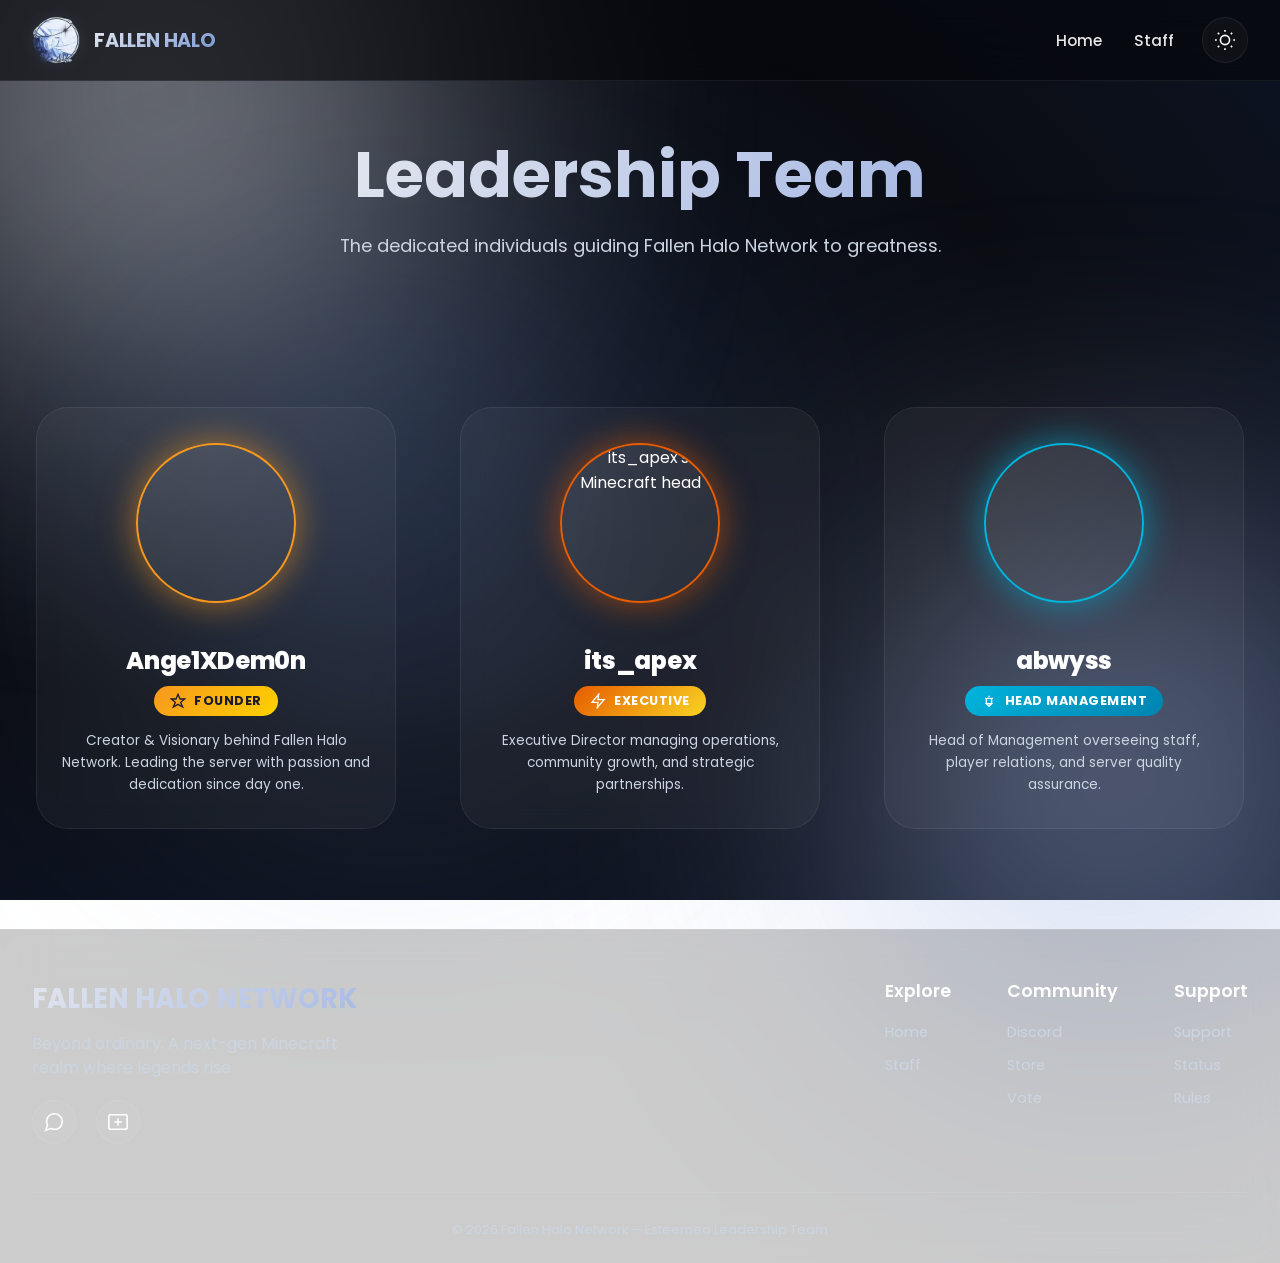
==== commit 15adedcb: "Enhance theme toggle with smooth transitions Refactor theme toggle functionality with smooth transit" ====
--- a/staff.html
+++ b/staff.html
@@ -93,7 +93,7 @@
     border-radius: 32px;
     backdrop-filter: blur(12px);
     overflow: hidden;
-    transition: 0.35s ease;
+    transition: all 0.35s cubic-bezier(0.2, 0.95, 0.3, 1.05);
     width: 100%;
     max-width: 360px;
     text-align: center;
@@ -121,7 +121,7 @@
     display: flex;
     align-items: center;
     justify-content: center;
-    transition: 0.3s ease;
+    transition: all 0.3s cubic-bezier(0.2, 0.95, 0.3, 1.05);
     box-shadow: 0 10px 30px var(--shadow);
     overflow: hidden;
 }
@@ -306,18 +306,39 @@
         }
     ];
 
-    // Apply theme from localStorage FIRST
-    const savedTheme = localStorage.getItem('theme');
+    // Theme toggle with SMOOTH transition
     const themeBtn = document.getElementById('themeToggleBtn');
     const sunSvg = `<svg viewBox="0 0 24 24" fill="none" stroke="currentColor" stroke-width="2"><circle cx="12" cy="12" r="5"/><path d="M12 1v2M12 21v2M4.22 4.22l1.42 1.42M18.36 18.36l1.42 1.42M1 12h2M21 12h2M4.22 19.78l1.42-1.42M18.36 5.64l1.42-1.42"/></svg>`;
     const moonSvg = `<svg viewBox="0 0 24 24" fill="none" stroke="currentColor" stroke-width="2"><path d="M21 12.79A9 9 0 1 1 11.21 3 7 7 0 0 0 21 12.79z"/></svg>`;
-    
+
+    function setTheme(isLight) {
+        if (isLight) {
+            document.body.classList.add('light-mode');
+            if (themeBtn) themeBtn.innerHTML = moonSvg;
+            localStorage.setItem('theme', 'light');
+        } else {
+            document.body.classList.remove('light-mode');
+            if (themeBtn) themeBtn.innerHTML = sunSvg;
+            localStorage.setItem('theme', 'dark');
+        }
+    }
+
+    // Apply saved theme on load
+    const savedTheme = localStorage.getItem('theme');
     if (savedTheme === 'light') {
-        document.body.classList.add('light-mode');
-        if (themeBtn) themeBtn.innerHTML = moonSvg;
+        setTheme(true);
     } else {
-        document.body.classList.remove('light-mode');
-        if (themeBtn) themeBtn.innerHTML = sunSvg;
+        setTheme(false);
+    }
+
+    // Theme toggle click with smooth visual feedback
+    if (themeBtn) {
+        themeBtn.addEventListener('click', () => {
+            const isLight = document.body.classList.contains('light-mode');
+            requestAnimationFrame(() => {
+                setTheme(!isLight);
+            });
+        });
     }
 
     // Render staff cards with 2D Minecraft heads
@@ -383,13 +404,7 @@
         
         // Apply fade-on-scroll to new staff cards
         const newFadeElements = document.querySelectorAll('.fade-on-scroll');
-        newFadeElements.forEach(el => {
-            const rect = el.getBoundingClientRect();
-            const windowHeight = window.innerHeight;
-            if (rect.top < windowHeight - 50 && rect.bottom > 50) {
-                el.classList.add('fade-in-view');
-            }
-        });
+        checkFadeIn();
     }
     
     renderStaffCards();
@@ -408,7 +423,7 @@
         if (el) el.addEventListener('click', createGlow);
     });
 
-    // Fade on scroll - WORKS WITH DYNAMIC CONTENT
+    // Fade on scroll
     function checkFadeIn() {
         const fadeElements = document.querySelectorAll('.fade-on-scroll');
         fadeElements.forEach(el => {
@@ -426,21 +441,6 @@
     setTimeout(checkFadeIn, 100);
     window.addEventListener('scroll', checkFadeIn);
     window.addEventListener('resize', checkFadeIn);
-
-    // Theme toggle
-    if (themeBtn) {
-        themeBtn.addEventListener('click', () => {
-            if (document.body.classList.contains('light-mode')) {
-                document.body.classList.remove('light-mode');
-                themeBtn.innerHTML = sunSvg;
-                localStorage.setItem('theme', 'dark');
-            } else {
-                document.body.classList.add('light-mode');
-                themeBtn.innerHTML = moonSvg;
-                localStorage.setItem('theme', 'light');
-            }
-        });
-    }
 </script>
 
 </body>
--- a/styles.css
+++ b/styles.css
@@ -53,17 +53,17 @@
     font-family:'Poppins',sans-serif;
     color:var(--text);
     overflow-x:hidden;
-    transition: color 0.35s ease, background 0.35s ease;
-}
-
-/* ANIMATED GRADIENT BACKGROUND */
+    transition: color 0.4s cubic-bezier(0.2, 0.95, 0.3, 1.05);
+}
+
+/* SMOOTH BACKGROUND GRADIENT TRANSITION */
 body::before {
     content: "";
     position: fixed;
     inset: 0;
     background: radial-gradient(ellipse at 30% 40%, var(--bg-mid) 0%, var(--bg-start) 50%, var(--bg-end) 100%);
     z-index: -6;
-    transition: background 0.7s cubic-bezier(0.2, 0.95, 0.3, 1.05);
+    transition: background 0.5s cubic-bezier(0.2, 0.95, 0.3, 1.05);
     will-change: background;
 }
 
@@ -71,7 +71,7 @@
     background: radial-gradient(ellipse at 70% 30%, var(--bg-mid) 0%, var(--bg-start) 60%, var(--bg-end) 100%);
 }
 
-/* floating orbs */
+/* SMOOTH FLOATING ORBS TRANSITION */
 .glow-bg{
     position:fixed;
     inset:0;
@@ -83,7 +83,7 @@
     border-radius:50%;
     filter:blur(140px);
     opacity:0.55;
-    transition: background 0.6s ease, transform 0.4s ease;
+    transition: background 0.5s cubic-bezier(0.2, 0.95, 0.3, 1.05), transform 0.4s ease;
     animation: floatOrb 18s infinite alternate ease-in-out;
 }
 .glow-sphere.one{
@@ -138,7 +138,7 @@
     backdrop-filter: blur(20px);
     background: var(--navbar-bg);
     border-bottom: 1px solid var(--card-border);
-    transition: background 0.3s, border-color 0.3s;
+    transition: background 0.4s cubic-bezier(0.2, 0.95, 0.3, 1.05), border-color 0.4s cubic-bezier(0.2, 0.95, 0.3, 1.05);
 }
 
 .nav-container{
@@ -166,7 +166,7 @@
     height: 48px;
     object-fit: contain;
     filter: drop-shadow(0 0 8px var(--shadow));
-    transition: filter 0.3s;
+    transition: filter 0.3s ease;
 }
 
 .logo .logo-text{
@@ -175,6 +175,7 @@
     background-clip: text;
     -webkit-text-fill-color: transparent;
     font-weight: 700;
+    transition: background 0.4s ease;
 }
 
 .nav-right{
@@ -195,7 +196,7 @@
     text-decoration: none;
     font-weight: 500;
     font-size: 0.95rem;
-    transition: 0.2s;
+    transition: color 0.3s ease, opacity 0.2s;
     position: relative;
     opacity: 0.9;
 }
@@ -208,7 +209,7 @@
     width: 0%;
     height: 2px;
     background: linear-gradient(90deg, var(--gradient1-start), var(--gradient2-start));
-    transition: 0.3s;
+    transition: width 0.3s ease;
 }
 
 .nav-links a:hover::after{
@@ -229,7 +230,7 @@
     display: flex;
     align-items: center;
     justify-content: center;
-    transition: 0.25s ease;
+    transition: all 0.3s cubic-bezier(0.2, 0.95, 0.3, 1.05);
     backdrop-filter: blur(8px);
     padding: 0;
 }
@@ -240,12 +241,16 @@
     stroke: var(--text);
     stroke-width: 1.8;
     fill: none;
-    transition: stroke 0.2s;
+    transition: stroke 0.3s ease, transform 0.2s ease;
 }
 
 .theme-toggle:hover{
     transform: translateY(-2px);
     box-shadow: 0 6px 18px var(--shadow);
+}
+
+.theme-toggle:hover svg{
+    transform: rotate(15deg);
 }
 
 /* responsive */
@@ -284,7 +289,7 @@
     margin-bottom: 28px;
     animation: logoFloat 4.5s ease-in-out infinite;
     filter: drop-shadow(0 0 28px var(--shadow));
-    transition: filter 0.3s;
+    transition: filter 0.3s ease;
 }
 @keyframes logoFloat{
     0%,100%{ transform:translateY(0px);}
@@ -305,6 +310,7 @@
     background-clip: text;
     -webkit-text-fill-color: transparent;
     animation: smoothGradientFlow 8s ease infinite;
+    transition: background 0.4s ease;
 }
 
 @keyframes smoothGradientFlow {
@@ -320,6 +326,7 @@
     max-width: 700px;
     margin-left: auto;
     margin-right: auto;
+    transition: color 0.3s ease;
 }
 .btn{
     padding: 16px 38px;
@@ -330,7 +337,7 @@
     background: var(--card);
     border: 1px solid var(--card-border);
     color: var(--text);
-    transition: 0.25s ease;
+    transition: all 0.3s cubic-bezier(0.2, 0.95, 0.3, 1.05);
     display: inline-flex;
     align-items: center;
     gap: 10px;
@@ -342,6 +349,7 @@
     stroke: currentColor;
     stroke-width: 1.8;
     fill: none;
+    transition: stroke 0.2s ease;
 }
 .btn-primary{
     background: linear-gradient(110deg, rgba(166,184,228,0.18), rgba(226,230,238,0.08));
@@ -378,9 +386,11 @@
     -webkit-text-fill-color: transparent;
     animation: smoothGradientFlow 8s ease infinite;
     margin-bottom: 14px;
+    transition: background 0.4s ease;
 }
 .section-title p{
     color: var(--text-soft);
+    transition: color 0.3s ease;
 }
 
 .features-grid{
@@ -394,7 +404,7 @@
     padding: 38px 30px;
     border-radius: 36px;
     backdrop-filter: blur(12px);
-    transition: 0.35s;
+    transition: all 0.35s cubic-bezier(0.2, 0.95, 0.3, 1.05);
     cursor: pointer;
 }
 .feature-card:hover{
@@ -410,6 +420,7 @@
     align-items: center;
     justify-content: center;
     margin-bottom: 24px;
+    transition: background 0.3s ease;
 }
 .feature-icon svg{
     width: 34px;
@@ -447,7 +458,7 @@
     height: 270px;
     position: relative;
     border: 1px solid var(--card-border);
-    transition: 0.3s;
+    transition: all 0.35s cubic-bezier(0.2, 0.95, 0.3, 1.05);
     cursor: pointer;
 }
 .gallery-item:hover{
@@ -457,7 +468,7 @@
     width: 100%;
     height: 100%;
     object-fit: cover;
-    transition: 0.5s;
+    transition: transform 0.5s ease, filter 0.3s ease;
 }
 .gallery-item:hover img{
     transform: scale(1.07);
@@ -486,6 +497,7 @@
     border-radius: 30px;
     overflow: hidden;
     cursor: pointer;
+    transition: all 0.3s cubic-bezier(0.2, 0.95, 0.3, 1.05);
 }
 .faq-question{
     padding: 24px 30px;
@@ -493,20 +505,21 @@
     justify-content: space-between;
     font-weight: 600;
     cursor: pointer;
+    transition: color 0.2s ease;
 }
 .faq-question svg{
     width: 20px;
     height: 20px;
     stroke: var(--text);
     stroke-width: 2;
-    transition: transform 0.35s ease;
+    transition: transform 0.35s ease, stroke 0.2s ease;
 }
 .faq-answer{
     max-height: 0;
     padding: 0 30px;
     opacity: 0;
     overflow: hidden;
-    transition: 0.4s;
+    transition: max-height 0.4s ease, opacity 0.35s ease, padding 0.35s ease;
     color: var(--text-soft);
 }
 .faq-item.active .faq-answer{
@@ -518,7 +531,7 @@
     transform: rotate(45deg);
 }
 
-/* fade-in animation for scroll - FIXED */
+/* fade-in animation for scroll */
 .fade-on-scroll {
     opacity: 0;
     transform: translateY(40px);
@@ -537,7 +550,7 @@
     backdrop-filter: blur(20px);
     border-top: 1px solid var(--card-border);
     padding: 3rem 2rem 1.5rem;
-    transition: 0.3s;
+    transition: all 0.4s cubic-bezier(0.2, 0.95, 0.3, 1.05);
 }
 .footer-inner{
     max-width: 1280px;
@@ -554,11 +567,13 @@
     -webkit-background-clip: text;
     background-clip: text;
     -webkit-text-fill-color: transparent;
+    transition: background 0.4s ease;
 }
 .footer-brand p{
     max-width: 340px;
     color: var(--text-soft);
     line-height: 1.5;
+    transition: color 0.3s ease;
 }
 .footer-links-grid{
     display: flex;
@@ -569,13 +584,14 @@
     margin-bottom: 18px;
     font-size: 1.1rem;
     font-weight: 600;
+    transition: color 0.2s ease;
 }
 .footer-col a{
     display: block;
     color: var(--text-soft);
     text-decoration: none;
     margin: 12px 0;
-    transition: 0.2s;
+    transition: all 0.2s ease;
     font-size: 0.9rem;
     cursor: pointer;
 }
@@ -597,7 +613,7 @@
     align-items: center;
     justify-content: center;
     border: 1px solid var(--card-border);
-    transition: 0.2s;
+    transition: all 0.25s cubic-bezier(0.2, 0.95, 0.3, 1.05);
     cursor: pointer;
 }
 .social-icon-set a svg{
@@ -606,11 +622,14 @@
     stroke: var(--text);
     stroke-width: 1.7;
     fill: none;
-    transition: stroke 0.2s;
+    transition: stroke 0.2s ease, transform 0.2s ease;
 }
 .social-icon-set a:hover{
     transform: translateY(-4px);
     background: var(--btn-hover);
+}
+.social-icon-set a:hover svg{
+    transform: scale(1.1);
 }
 .footer-bottom{
     text-align: center;
@@ -619,6 +638,7 @@
     border-top: 1px solid var(--card-border);
     font-size: 0.8rem;
     color: var(--text-soft);
+    transition: all 0.3s ease;
 }
 
 /* click glow */
@@ -637,4 +657,4 @@
 @keyframes glowPop{
     0%{ width: 0px; height: 0px; opacity: 0.7; }
     100%{ width: 500px; height: 500px; opacity: 0; }
-}
+    }
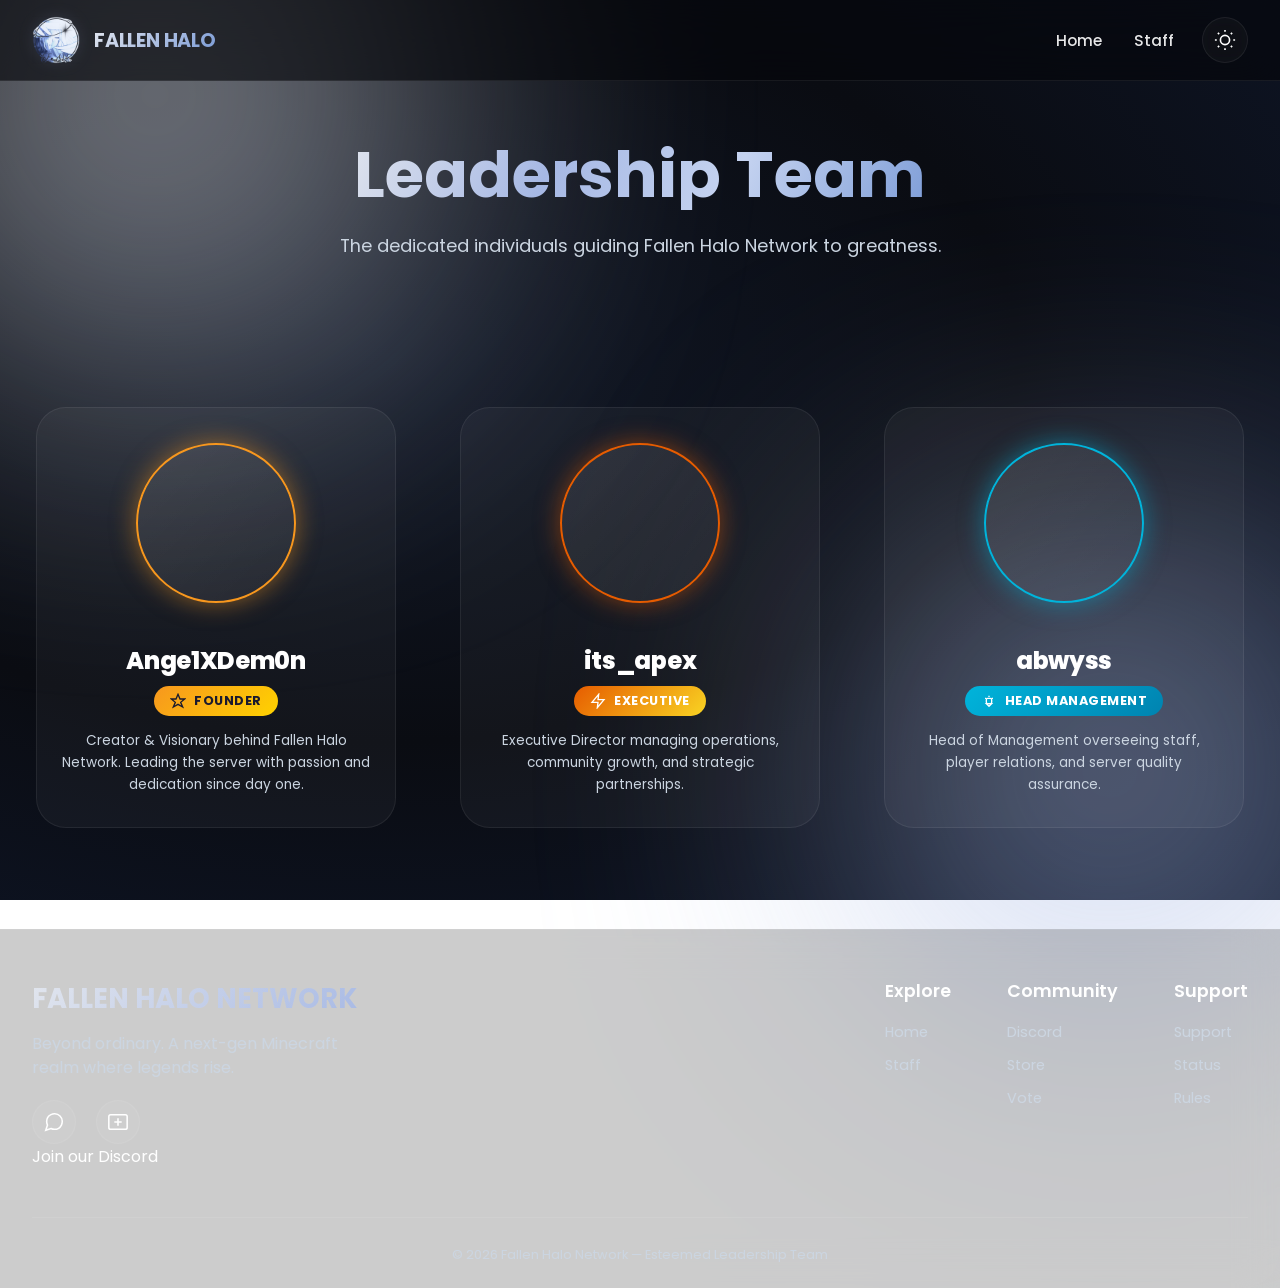
==== commit fe875a69: "Update staff.html" ====
--- a/staff.html
+++ b/staff.html
@@ -7,15 +7,15 @@
 
 <title>Fallen Halo Network | Staff Team</title>
 
-<!-- favicon / tab icon -->
 <link rel="icon" type="image/png" href="logo.png">
 <link rel="shortcut icon" href="logo.png">
 
-<link href="https://fonts.googleapis.com/css2?family=Poppins:wght@300;400;500;600;700;800&display=swap" rel="stylesheet">
+<link rel="preconnect" href="https://fonts.googleapis.com">
+<link rel="preconnect" href="https://fonts.gstatic.com" crossorigin>
+<link href="https://fonts.googleapis.com/css2?family=Poppins:wght@400;500;600;700;800&display=swap" rel="stylesheet">
 <link rel="stylesheet" href="styles.css">
 
 <style>
-/* Staff page specific styles */
 :root{
     --rank-founder-start: #f7971e;
     --rank-founder-end: #ffd200;
@@ -25,7 +25,6 @@
     --rank-head-end: #0083b0;
 }
 
-/* LIGHT MODE staff colors */
 body.light-mode{
     --rank-founder-start: #e6a017;
     --rank-founder-end: #c9a03d;
@@ -43,41 +42,27 @@
     text-align: center;
     padding: 140px 20px 60px;
 }
-.hero-content{
-    max-width: 1000px;
-}
+.hero-content{ max-width: 1000px; }
 .hero h1{
     font-size: 4rem;
     line-height: 1.1;
     margin-bottom: 22px;
-    background: linear-gradient(115deg, 
-        var(--gradient1-start) 0%, 
+    background: linear-gradient(115deg,
+        var(--gradient1-start) 0%,
         var(--gradient2-start) 35%,
         var(--gradient1-end) 65%,
         var(--gradient2-end) 100%);
-    background-size: 300% auto;
     -webkit-background-clip: text;
     background-clip: text;
     -webkit-text-fill-color: transparent;
-    animation: smoothGradientFlow 8s ease infinite;
-}
-@keyframes smoothGradientFlow {
-    0% { background-position: 0% 50%; }
-    50% { background-position: 100% 50%; }
-    100% { background-position: 0% 50%; }
 }
 .hero p{
     font-size: 1.12rem;
     color: var(--text-soft);
 }
 
-.staff-section{
-    padding: 40px 24px 100px;
-}
-.container{
-    max-width: 1400px;
-    margin: auto;
-}
+.staff-section{ padding: 40px 24px 100px; }
+.container{ max-width: 1400px; margin: auto; }
 
 .staff-grid{
     display: grid;
@@ -90,19 +75,19 @@
 .staff-card{
     background: var(--card);
     border: 1px solid var(--card-border);
-    border-radius: 32px;
-    backdrop-filter: blur(12px);
+    border-radius: 30px;
     overflow: hidden;
-    transition: all 0.35s cubic-bezier(0.2, 0.95, 0.3, 1.05);
+    transition: transform 0.3s ease, box-shadow 0.3s ease;
     width: 100%;
     max-width: 360px;
     text-align: center;
     cursor: pointer;
+    contain: content;
 }
 
 .staff-card:hover{
-    transform: translateY(-10px);
-    box-shadow: 0 25px 50px var(--shadow);
+    transform: translateY(-8px);
+    box-shadow: 0 20px 40px var(--shadow);
 }
 
 .head-container{
@@ -121,8 +106,7 @@
     display: flex;
     align-items: center;
     justify-content: center;
-    transition: all 0.3s cubic-bezier(0.2, 0.95, 0.3, 1.05);
-    box-shadow: 0 10px 30px var(--shadow);
+    box-shadow: 0 8px 22px var(--shadow);
     overflow: hidden;
 }
 
@@ -135,31 +119,20 @@
 }
 
 .staff-card[data-rank="Founder"] .head-bubble{
-    box-shadow: 0 0 35px rgba(247,151,30,0.6);
+    box-shadow: 0 0 24px rgba(247,151,30,0.5);
     border-color: #f7971e;
 }
-
 .staff-card[data-rank="Executive"] .head-bubble{
-    box-shadow: 0 0 35px rgba(230,92,0,0.6);
+    box-shadow: 0 0 24px rgba(230,92,0,0.5);
     border-color: #e65c00;
 }
-
 .staff-card[data-rank="Head Management"] .head-bubble{
-    box-shadow: 0 0 35px rgba(0,180,219,0.6);
+    box-shadow: 0 0 24px rgba(0,180,219,0.5);
     border-color: #00b4db;
 }
 
-.staff-info{
-    padding: 20px 24px 32px;
-    text-align: center;
-}
-
-.staff-name{
-    font-size: 1.5rem;
-    font-weight: 800;
-    margin-bottom: 8px;
-    letter-spacing: -0.3px;
-}
+.staff-info{ padding: 20px 24px 32px; text-align: center; }
+.staff-name{ font-size: 1.5rem; font-weight: 800; margin-bottom: 8px; letter-spacing: -0.3px; }
 
 .staff-rank{
     font-size: 0.8rem;
@@ -174,35 +147,15 @@
     letter-spacing: 0.5px;
 }
 
-.rank-badge-founder{
-    background: linear-gradient(135deg, var(--rank-founder-start), var(--rank-founder-end));
-    color: #1a1a2e;
-}
-.rank-badge-executive{
-    background: linear-gradient(135deg, var(--rank-executive-start), var(--rank-executive-end));
-    color: white;
-}
-.rank-badge-head{
-    background: linear-gradient(135deg, var(--rank-head-start), var(--rank-head-end));
-    color: white;
-}
-
-.rank-icon{
-    width: 16px;
-    height: 16px;
-    display: inline-block;
-}
-
-.staff-description{
-    font-size: 0.85rem;
-    color: var(--text-soft);
-    line-height: 1.6;
-}
-
-/* Footer override for staff page */
-.cool-footer{
-    margin-top: 0;
-}
+.rank-badge-founder{ background: linear-gradient(135deg, var(--rank-founder-start), var(--rank-founder-end)); color: #1a1a2e; }
+.rank-badge-executive{ background: linear-gradient(135deg, var(--rank-executive-start), var(--rank-executive-end)); color: white; }
+.rank-badge-head{ background: linear-gradient(135deg, var(--rank-head-start), var(--rank-head-end)); color: white; }
+
+.rank-icon{ width: 16px; height: 16px; display: inline-block; }
+
+.staff-description{ font-size: 0.85rem; color: var(--text-soft); line-height: 1.6; }
+
+.cool-footer{ margin-top: 0; }
 </style>
 
 </head>
@@ -211,14 +164,13 @@
 <div class="glow-bg">
     <div class="glow-sphere one"></div>
     <div class="glow-sphere two"></div>
-    <div class="glow-sphere three"></div>
 </div>
 
 <!-- NAVBAR -->
 <nav>
     <div class="nav-container">
         <div class="logo">
-            <img src="logo.png" alt="Fallen Halo Logo">
+            <img src="logo.png" alt="Fallen Halo Logo" width="48" height="48">
             <span class="logo-text">FALLEN HALO</span>
         </div>
         <div class="nav-right">
@@ -270,6 +222,10 @@
                     </svg>
                 </a>
             </div>
+            <div class="discord-status footer-variant" id="discordStatusFooter">
+                <span class="discord-dot"></span>
+                <span id="discordCountTextFooter">Loading Discord status…</span>
+            </div>
         </div>
         <div class="footer-links-grid">
             <div class="footer-col"><h4>Explore</h4><a href="index.html">Home</a><a href="staff.html">Staff</a></div>
@@ -281,102 +237,97 @@
 </footer>
 
 <script>
-    // Staff Data with Minecraft usernames for 2D heads
     const staffMembers = [
-        { 
-            name: "Ange1XDem0n", 
-            rank: "Founder", 
+        {
+            name: "Ange1XDem0n",
+            rank: "Founder",
             description: "Creator & Visionary behind Fallen Halo Network. Leading the server with passion and dedication since day one.",
             minecraftUsername: "Ange1XDem0n",
             icon: `<svg class="rank-icon" viewBox="0 0 24 24" fill="none" stroke="currentColor" stroke-width="2"><path d="M12 2L15 9H22L16 14L19 21L12 17L5 21L8 14L2 9H9L12 2Z"/></svg>`
         },
-        { 
-            name: "its_apex", 
-            rank: "Executive", 
+        {
+            name: "its_apex",
+            rank: "Executive",
             description: "Executive Director managing operations, community growth, and strategic partnerships.",
             minecraftUsername: "atrillun",
             icon: `<svg class="rank-icon" viewBox="0 0 24 24" fill="none" stroke="currentColor" stroke-width="2"><path d="M13 2L3 14H12L11 22L21 10H12L13 2Z"/></svg>`
         },
-        { 
-            name: "abwyss", 
-            rank: "Head Management", 
+        {
+            name: "abwyss",
+            rank: "Head Management",
             description: "Head of Management overseeing staff, player relations, and server quality assurance.",
             minecraftUsername: "ibeella",
             icon: `<svg class="rank-icon" viewBox="0 0 24 24" fill="none" stroke="currentColor" stroke-width="2"><path d="M12 6V4M8 8H6M18 8H16M12 20L8 16H16L12 20Z" stroke="currentColor" fill="none"/><rect x="8" y="8" width="8" height="8" rx="2" stroke="currentColor" fill="none"/></svg>`
         }
     ];
 
-    // Theme toggle with SMOOTH transition
+    // Theme toggle
     const themeBtn = document.getElementById('themeToggleBtn');
     const sunSvg = `<svg viewBox="0 0 24 24" fill="none" stroke="currentColor" stroke-width="2"><circle cx="12" cy="12" r="5"/><path d="M12 1v2M12 21v2M4.22 4.22l1.42 1.42M18.36 18.36l1.42 1.42M1 12h2M21 12h2M4.22 19.78l1.42-1.42M18.36 5.64l1.42-1.42"/></svg>`;
     const moonSvg = `<svg viewBox="0 0 24 24" fill="none" stroke="currentColor" stroke-width="2"><path d="M21 12.79A9 9 0 1 1 11.21 3 7 7 0 0 0 21 12.79z"/></svg>`;
 
     function setTheme(isLight) {
-        if (isLight) {
-            document.body.classList.add('light-mode');
-            if (themeBtn) themeBtn.innerHTML = moonSvg;
-            localStorage.setItem('theme', 'light');
-        } else {
-            document.body.classList.remove('light-mode');
-            if (themeBtn) themeBtn.innerHTML = sunSvg;
-            localStorage.setItem('theme', 'dark');
-        }
+        document.body.classList.toggle('light-mode', isLight);
+        if (themeBtn) themeBtn.innerHTML = isLight ? moonSvg : sunSvg;
+        localStorage.setItem('theme', isLight ? 'light' : 'dark');
     }
 
-    // Apply saved theme on load
-    const savedTheme = localStorage.getItem('theme');
-    if (savedTheme === 'light') {
-        setTheme(true);
-    } else {
-        setTheme(false);
-    }
-
-    // Theme toggle click with smooth visual feedback
+    setTheme(localStorage.getItem('theme') === 'light');
+
     if (themeBtn) {
         themeBtn.addEventListener('click', () => {
-            const isLight = document.body.classList.contains('light-mode');
-            requestAnimationFrame(() => {
-                setTheme(!isLight);
-            });
+            setTheme(!document.body.classList.contains('light-mode'));
         });
     }
 
-    // Render staff cards with 2D Minecraft heads
+    // Fade-in via IntersectionObserver (set up once, applied to any element)
+    const io = new IntersectionObserver((entries) => {
+        entries.forEach(entry => {
+            if (entry.isIntersecting) {
+                entry.target.classList.add('fade-in-view');
+                io.unobserve(entry.target);
+            }
+        });
+    }, { threshold: 0.1, rootMargin: '0px 0px -40px 0px' });
+
     function renderStaffCards() {
         const grid = document.getElementById('staff-grid');
         if (!grid) return;
-        
+
         grid.innerHTML = '';
-        
+
         for (const staff of staffMembers) {
             const card = document.createElement('div');
             card.className = 'staff-card fade-on-scroll';
             card.setAttribute('data-rank', staff.rank);
-            
+
             const headContainer = document.createElement('div');
             headContainer.className = 'head-container';
-            
+
             const bubble = document.createElement('div');
             bubble.className = 'head-bubble';
-            
+
             const headImg = document.createElement('img');
             headImg.src = `https://mc-heads.net/avatar/${staff.minecraftUsername}/100`;
             headImg.alt = `${staff.name}'s Minecraft head`;
             headImg.loading = "lazy";
-            
+            headImg.decoding = "async";
+            headImg.width = 100;
+            headImg.height = 100;
+
             headImg.onerror = function() {
                 this.src = `https://minotar.net/avatar/${staff.minecraftUsername}/100`;
             };
-            
+
             bubble.appendChild(headImg);
             headContainer.appendChild(bubble);
-            
+
             const infoDiv = document.createElement('div');
             infoDiv.className = 'staff-info';
-            
+
             let rankClass = '';
             let rankDisplay = '';
-            
+
             if (staff.rank === 'Founder') {
                 rankClass = 'rank-badge-founder';
                 rankDisplay = `FOUNDER`;
@@ -387,7 +338,7 @@
                 rankClass = 'rank-badge-head';
                 rankDisplay = `HEAD MANAGEMENT`;
             }
-            
+
             infoDiv.innerHTML = `
                 <div class="staff-name">${staff.name}</div>
                 <div class="staff-rank ${rankClass}">
@@ -396,51 +347,50 @@
                 </div>
                 <div class="staff-description">${staff.description}</div>
             `;
-            
+
             card.appendChild(headContainer);
             card.appendChild(infoDiv);
             grid.appendChild(card);
         }
-        
-        // Apply fade-on-scroll to new staff cards
-        const newFadeElements = document.querySelectorAll('.fade-on-scroll');
-        checkFadeIn();
+
+        document.querySelectorAll('.fade-on-scroll').forEach(el => io.observe(el));
     }
-    
+
     renderStaffCards();
 
-    // Click glow effect
-    function createGlow(e) { 
-        let g = document.createElement('div'); 
-        g.className = 'click-glow'; 
-        g.style.left = e.clientX + 'px'; 
-        g.style.top = e.clientY + 'px'; 
-        document.body.appendChild(g); 
-        setTimeout(() => g.remove(), 850); 
+    // Click glow effect (delegated)
+    document.addEventListener('click', (e) => {
+        const el = e.target.closest('.glow-trigger, .btn, .theme-toggle, .social-icon-set a, .footer-col a, .nav-links a, .staff-card');
+        if (!el) return;
+        const g = document.createElement('div');
+        g.className = 'click-glow';
+        g.style.left = e.clientX + 'px';
+        g.style.top = e.clientY + 'px';
+        document.body.appendChild(g);
+        g.addEventListener('animationend', () => g.remove(), { once: true });
+    });
+
+    // Live Discord online/member count via the public invite endpoint
+    const DISCORD_INVITE_CODE = 'Xxh5DuqXgs';
+    const discordFooterText = document.getElementById('discordCountTextFooter');
+
+    async function loadDiscordStats() {
+        if (!discordFooterText) return;
+        try {
+            const res = await fetch(`https://discord.com/api/v10/invites/${DISCORD_INVITE_CODE}?with_counts=true`);
+            if (!res.ok) throw new Error('bad response');
+            const data = await res.json();
+            const online = data.approximate_presence_count;
+            const members = data.approximate_member_count;
+            if (typeof online !== 'number') throw new Error('no counts');
+            discordFooterText.textContent = `${online.toLocaleString()} online · ${members.toLocaleString()} members`;
+        } catch (e) {
+            discordFooterText.textContent = 'Join our Discord';
+        }
     }
-    
-    document.querySelectorAll('.glow-trigger, .btn, .theme-toggle, .social-icon-set a, .footer-col a, .nav-links a, .staff-card').forEach(el => {
-        if (el) el.addEventListener('click', createGlow);
-    });
-
-    // Fade on scroll
-    function checkFadeIn() {
-        const fadeElements = document.querySelectorAll('.fade-on-scroll');
-        fadeElements.forEach(el => {
-            const rect = el.getBoundingClientRect();
-            const windowHeight = window.innerHeight;
-            if (rect.top < windowHeight - 50 && rect.bottom > 50) {
-                el.classList.add('fade-in-view');
-            } else {
-                el.classList.remove('fade-in-view');
-            }
-        });
-    }
-    
-    // Initial check and listen to scroll
-    setTimeout(checkFadeIn, 100);
-    window.addEventListener('scroll', checkFadeIn);
-    window.addEventListener('resize', checkFadeIn);
+
+    loadDiscordStats();
+    setInterval(loadDiscordStats, 60000);
 </script>
 
 </body>
